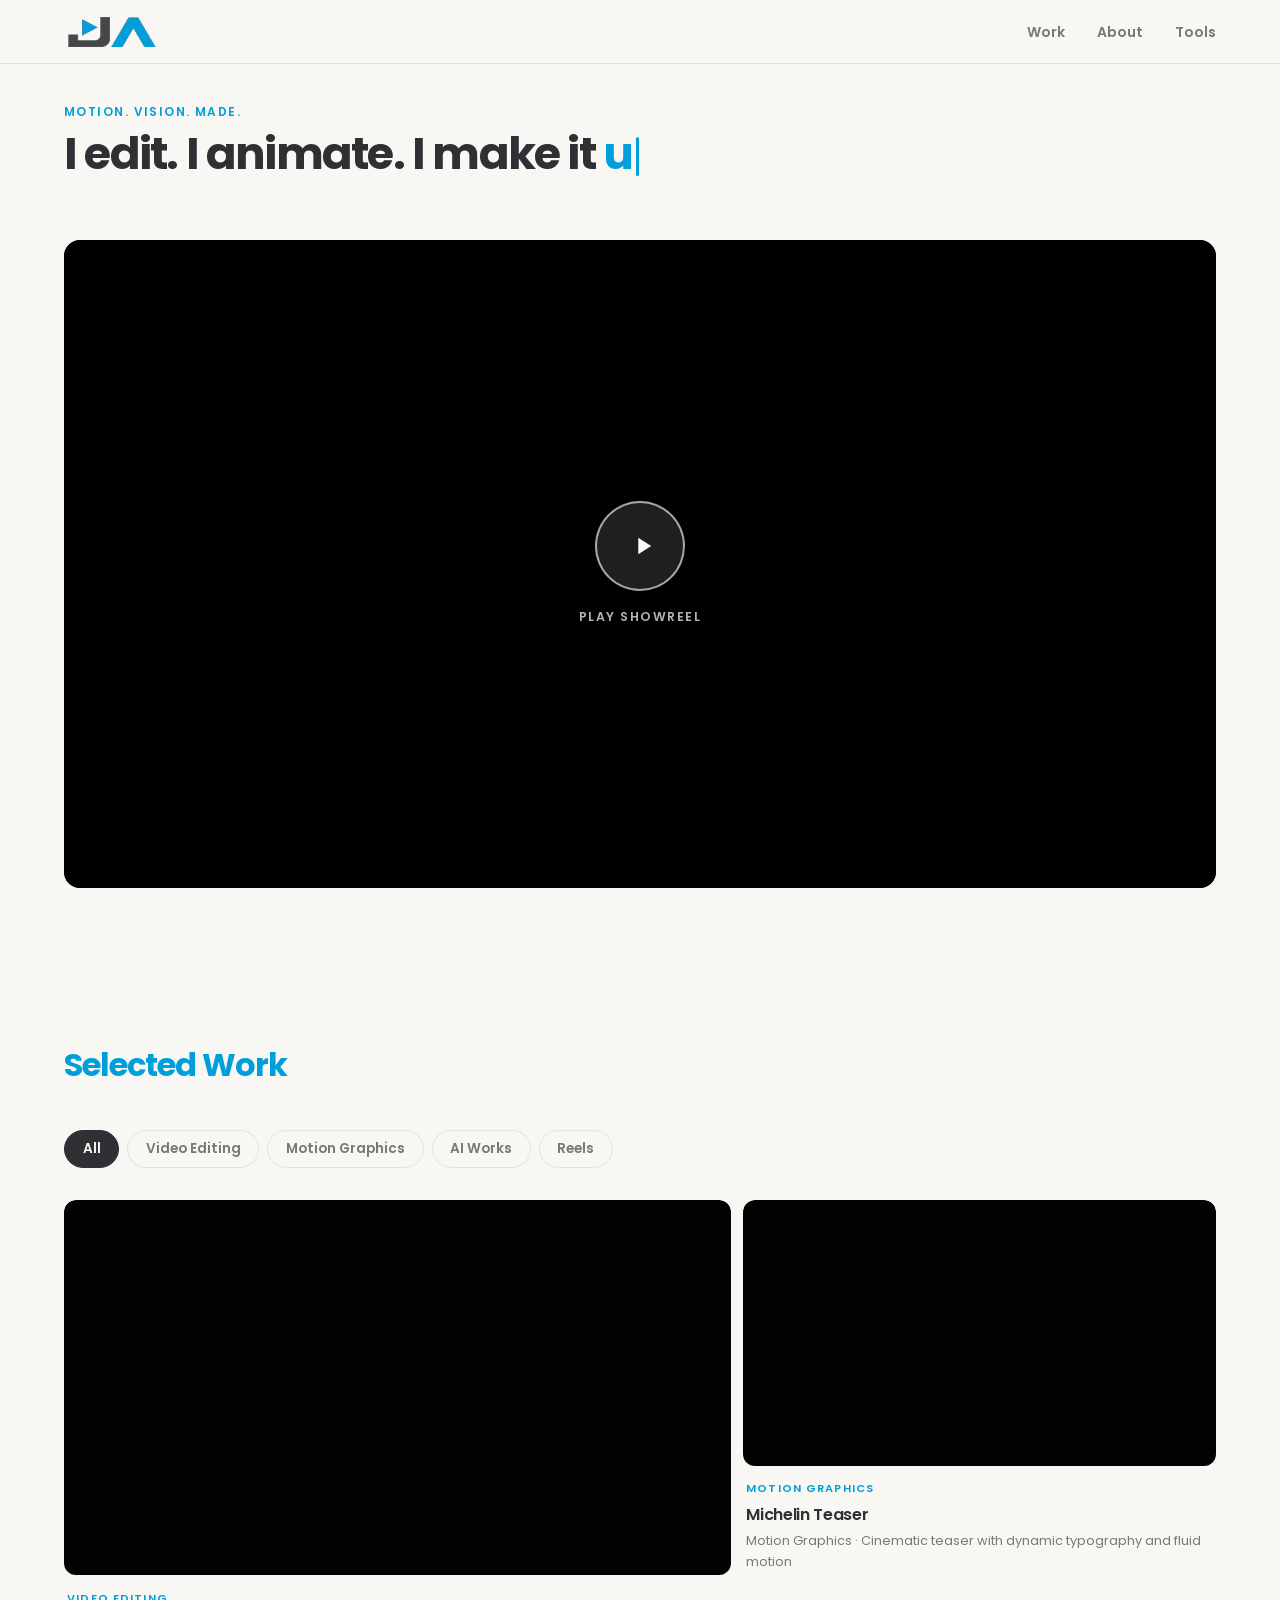
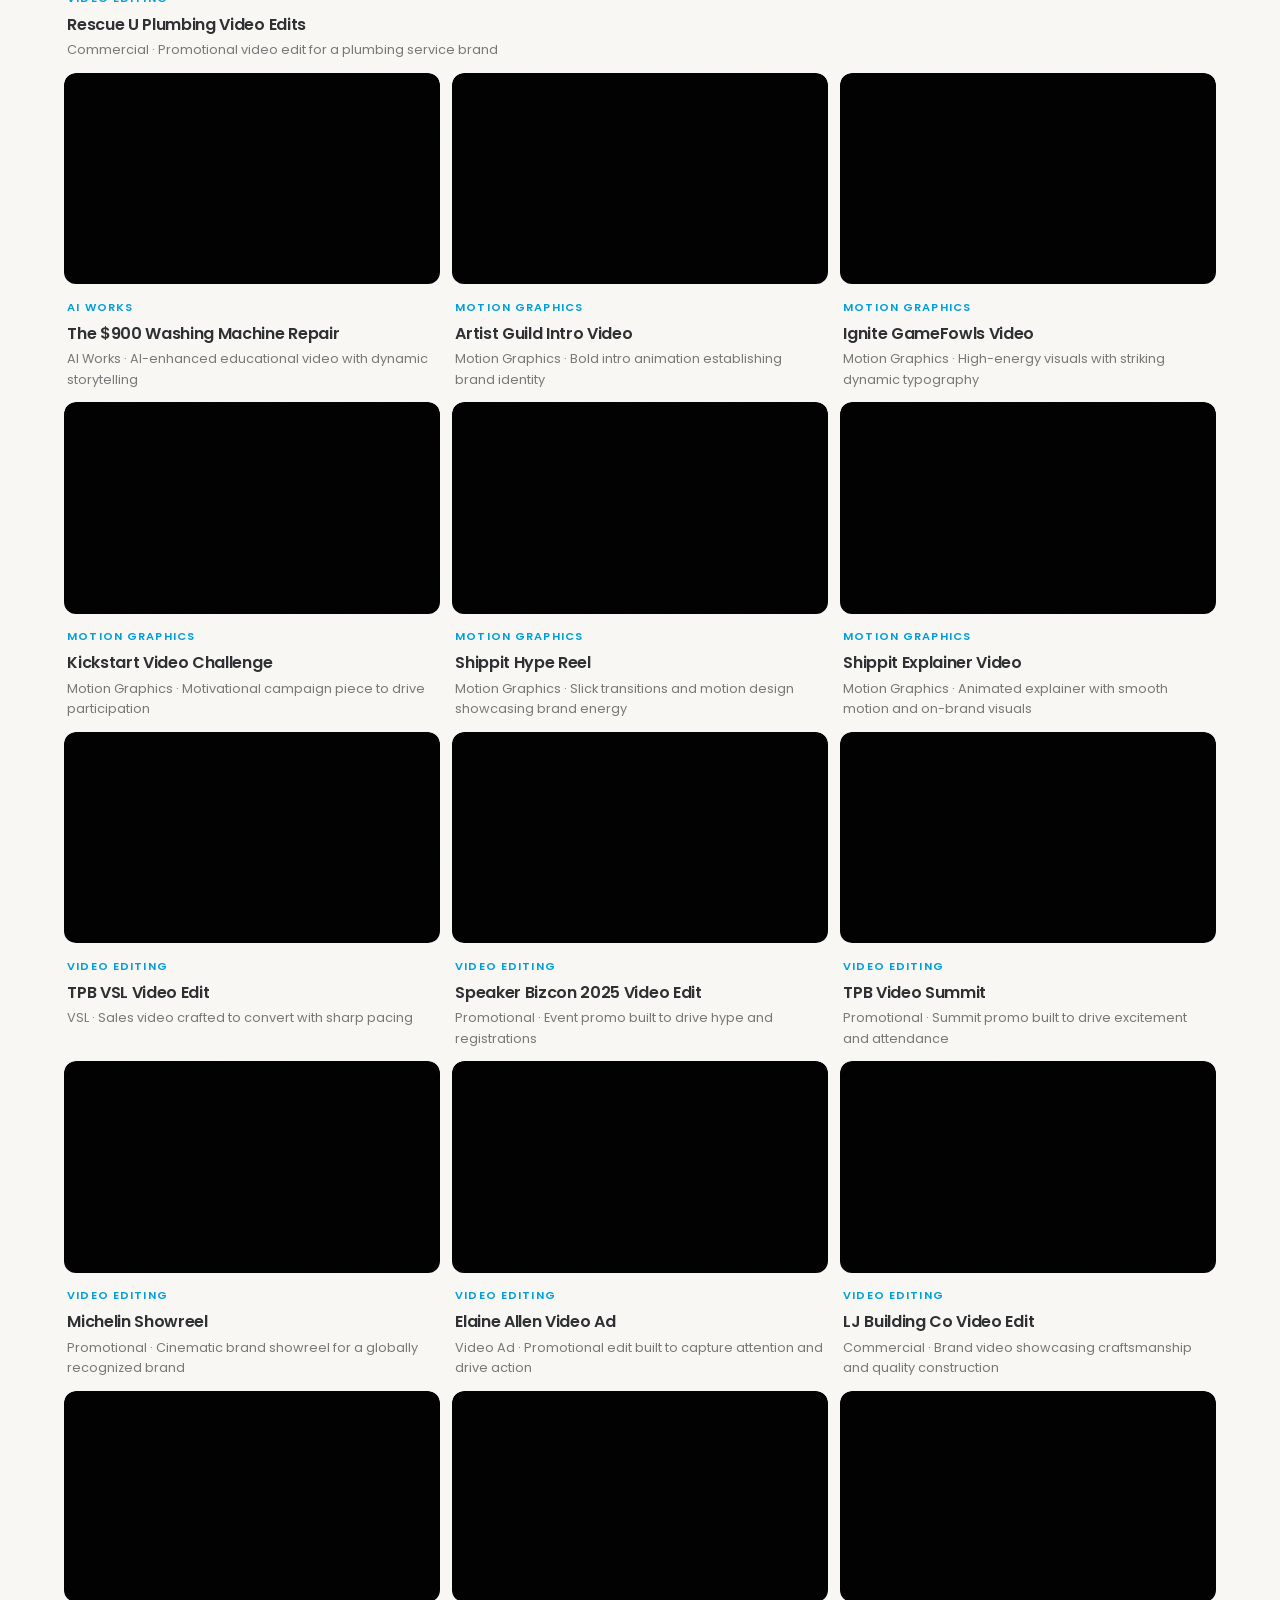
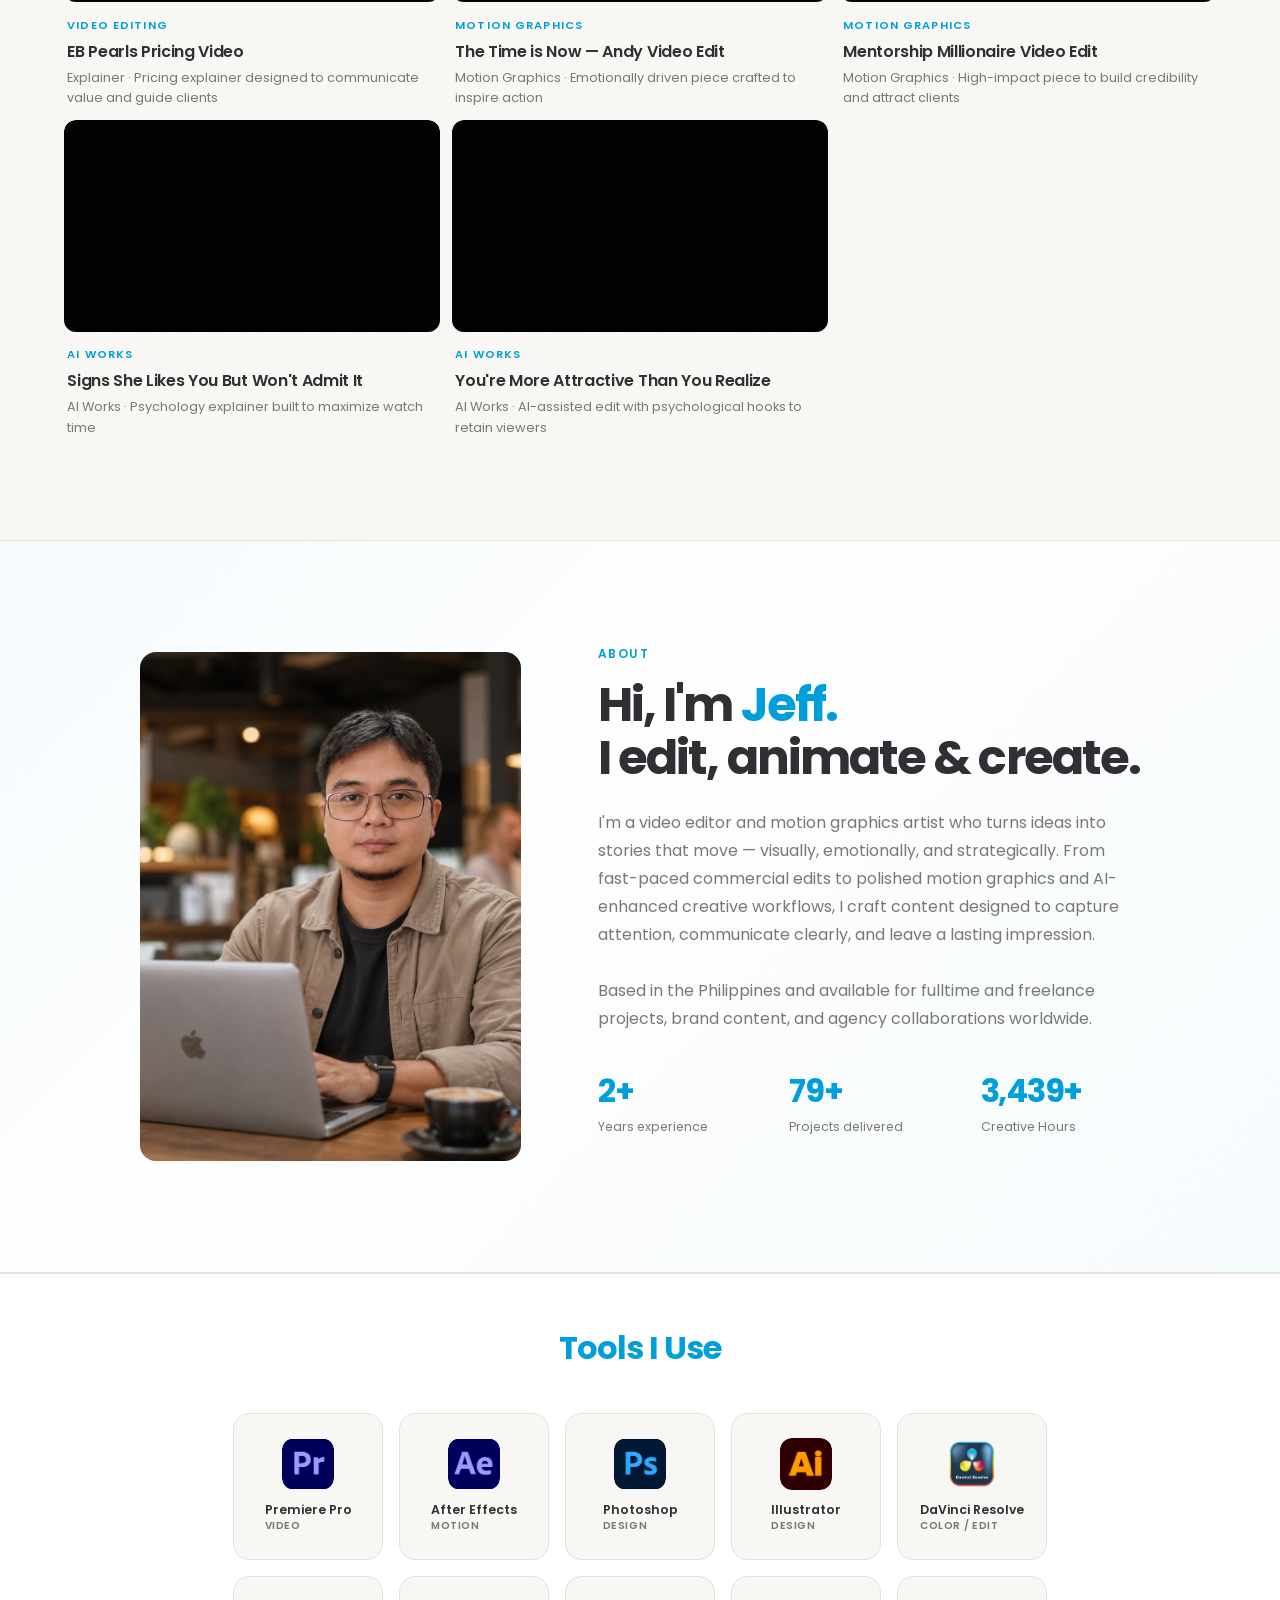
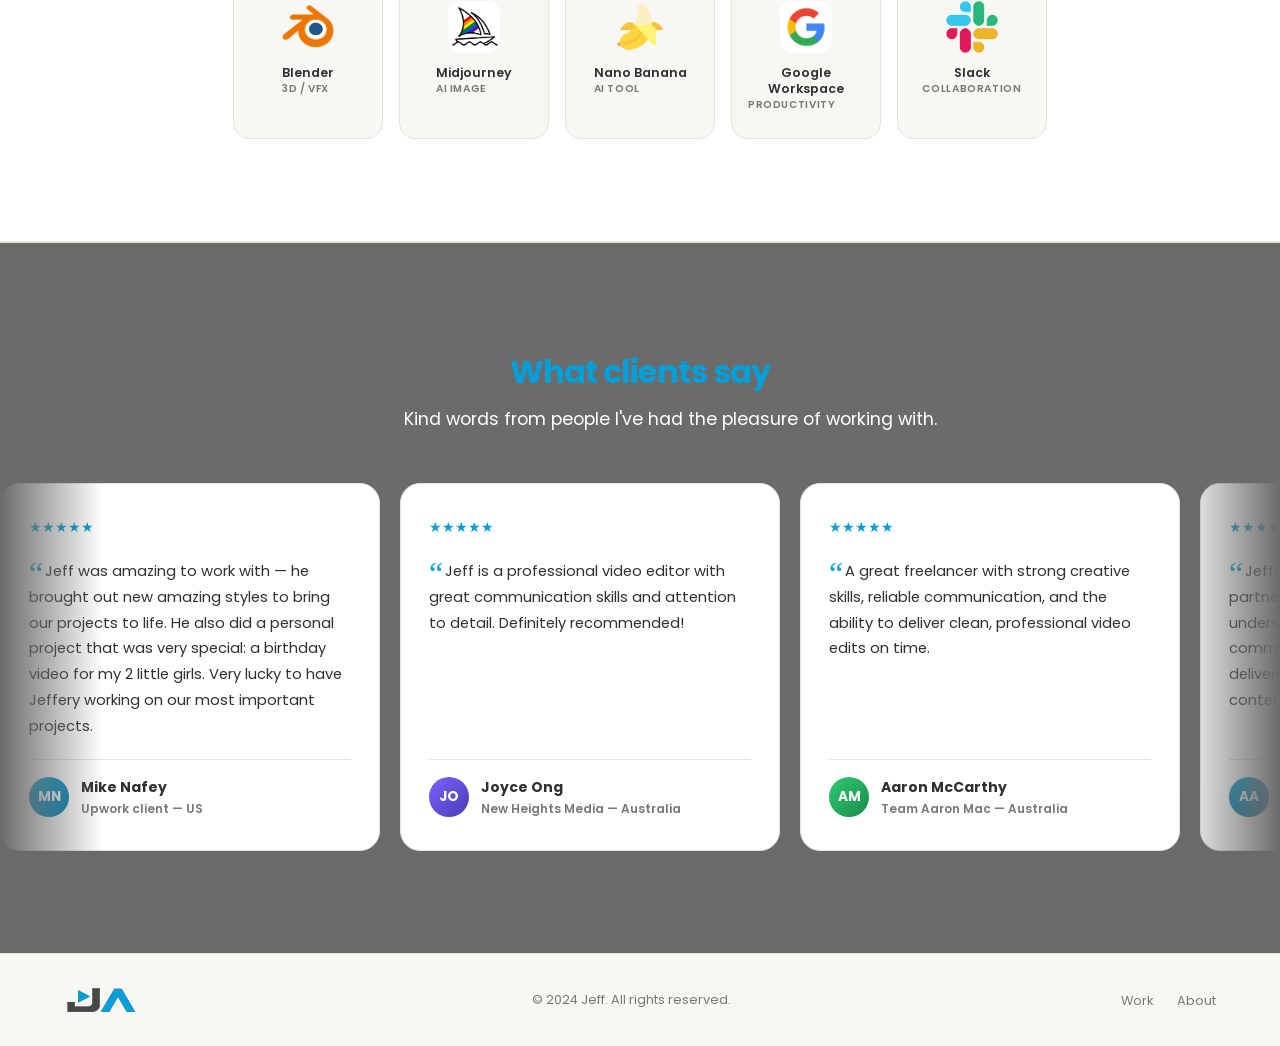
==== portfolio-upwork.html @ 5452e43d "Add files via upload" ====
<!DOCTYPE html>
<html lang="en">
<head>
  <meta charset="UTF-8" />
  <meta name="viewport" content="width=device-width, initial-scale=1.0" />
  <title>Jeff Auxilio — Video Editing, Motion Graphics & AI Works</title>
  <meta name="description" content="Portfolio of Jeff — a creative specializing in video editing, motion graphics, and AI-assisted visuals. Available for freelance and agency projects." />

  <!-- Open Graph -->
  <meta property="og:title" content="Jeff — Motion. Vision. Made." />
  <meta property="og:description" content="Video editing, motion graphics, and AI works. Available for client and agency projects." />
  <meta property="og:type" content="website" />
  <meta property="og:url" content="https://yoursite.com" />
  <meta property="og:image" content="assets/og-image.jpg" />

  <!-- Fonts -->
  <link rel="preconnect" href="https://fonts.googleapis.com" />
  <link rel="preconnect" href="https://fonts.gstatic.com" crossorigin />
  <link href="https://fonts.googleapis.com/css2?family=Poppins:wght@300;400;600;700&display=swap" rel="stylesheet" />

  <style>
    /* ─── TOKENS ─────────────────────────────────────────────────── */
    :root {
      --bg:          #F8F7F4;
      --surface:     #FFFFFF;
      --text:        #2F3033;
      --text-mid:    #787878;
      --accent:      #009FD9;
      --accent-dark: #007AAA;
      --border:      #E4E2DD;
      --nav-h:       64px;

      --font-display: 'Poppins', sans-serif;
      --font-body:    'Poppins', sans-serif;

      --ease: cubic-bezier(0.22, 1, 0.36, 1);
    }

    /* ─── RESET ──────────────────────────────────────────────────── */
    *, *::before, *::after { box-sizing: border-box; margin: 0; padding: 0; }
    html { scroll-behavior: smooth; }
    body {
      background: var(--bg);
      color: var(--text);
      font-family: var(--font-body);
      font-size: 16px;
      line-height: 1.6;
      -webkit-font-smoothing: antialiased;
    }
    a { color: inherit; text-decoration: none; }
    img { display: block; width: 100%; }
    button, input, textarea { font-family: inherit; }

    /* ─── NAV ────────────────────────────────────────────────────── */
    nav {
      position: fixed;
      top: 0; left: 0; right: 0;
      height: var(--nav-h);
      background: rgba(248, 247, 244, 0.92);
      backdrop-filter: blur(12px);
      -webkit-backdrop-filter: blur(12px);
      border-bottom: 1px solid var(--border);
      display: flex;
      align-items: center;
      justify-content: space-between;
      padding: 0 clamp(1.5rem, 5vw, 4rem);
      z-index: 100;
    }
    .nav-logo {
      display: flex;
      align-items: center;
    }
    .nav-logo img {
      height: 36px;
      width: auto;
      display: block;
    }
    .nav-links {
      display: flex;
      gap: 2rem;
      list-style: none;
    }
    .nav-links a {
      font-size: 0.875rem;
      font-weight: 600;
      color: var(--text-mid);
      transition: color 0.2s;
    }
    .nav-links a:hover { color: var(--text); }
    .nav-cta {
      background: var(--text);
      color: var(--bg) !important;
      padding: 0.45rem 1.1rem;
      border-radius: 100px;
      font-size: 0.85rem !important;
      font-weight: 600 !important;
      transition: background 0.25s var(--ease), color 0.25s, transform 0.25s var(--ease), box-shadow 0.25s !important;
    }
    .nav-cta:hover {
      background: var(--accent) !important;
      color: #fff !important;
      transform: translateY(-2px);
      box-shadow: 0 6px 20px rgba(0, 159, 217, 0.35) !important;
    }

    /* Hamburger (mobile) */
    .nav-hamburger {
      display: none;
      flex-direction: column;
      gap: 5px;
      cursor: pointer;
      background: none;
      border: none;
      padding: 4px;
    }
    .nav-hamburger span {
      display: block;
      width: 22px;
      height: 2px;
      background: var(--text);
      border-radius: 2px;
      transition: transform 0.3s var(--ease), opacity 0.2s;
    }

    /* ─── HERO ───────────────────────────────────────────────────── */
    .hero {
      padding-top: var(--nav-h);
      padding-bottom: clamp(2rem, 4vw, 3rem);
    }
    .hero-label {
      display: inline-block;
      font-size: 0.75rem;
      font-weight: 600;
      letter-spacing: 0.12em;
      text-transform: uppercase;
      color: var(--accent);
      padding: clamp(1.5rem, 3vw, 2.5rem) clamp(1.5rem, 5vw, 4rem) 0;
    }
    .hero-heading {
      font-family: var(--font-display);
      font-size: clamp(2.2rem, 5.5vw, 5.5rem);
      font-weight: 700;
      letter-spacing: -0.04em;
      line-height: 1.0;
      padding: 0.5rem clamp(1.5rem, 5vw, 4rem) clamp(1rem, 2vw, 1.5rem);
      max-width: 900px;
    }
    .hero-heading em { font-style: normal; color: var(--accent); }

    /* ─── HERO TYPEWRITER ────────────────────────────────────────── */
    #heroHeading {
      font-size: clamp(1.5rem, 3.5vw, 3.5rem);
      min-height: 2.6em;
    }
    .hero-phrase {
      display: none;
    }
    #typewriter-line {
      display: block;
    }
    #typewriter-line em {
      font-style: normal;
      color: var(--accent);
    }
    #typewriter-line::after {
      content: '';
      display: inline-block;
      width: 3px;
      height: 0.85em;
      background: var(--accent);
      margin-left: 4px;
      vertical-align: middle;
      border-radius: 2px;
      animation: blink 0.75s step-end infinite;
    }
    @keyframes blink {
      0%, 100% { opacity: 1; }
      50%       { opacity: 0; }
    }

    /* ─── FEATURED REEL ──────────────────────────────────────────── */
    .hero-reel {
      padding: 0 clamp(1.5rem, 5vw, 4rem);
    }
    .reel-wrapper {
      position: relative;
      width: 100%;
      aspect-ratio: 16 / 9;
      max-height: 75vh;
      border-radius: 16px;
      overflow: hidden;
      background: #000;
      cursor: pointer;
    }
    .reel-bg-iframe {
      position: absolute;
      left: 0;
      top: 50%;
      width: 100%;
      aspect-ratio: 16 / 9;
      transform: translateY(-50%);
      pointer-events: none;
      border: 0;
      opacity: 0.45;
    }
    .reel-bg-overlay {
      position: absolute;
      inset: 0;
      background: rgba(0, 0, 0, 0.65);
    }
    .reel-play-overlay {
      position: absolute;
      inset: 0;
      display: flex;
      flex-direction: column;
      align-items: center;
      justify-content: center;
      gap: 1rem;
      transition: background 0.3s;
    }
    .reel-wrapper:hover .reel-play-overlay { background: rgba(0,159,217,0.06); }
    .reel-play-btn {
      width: 90px;
      height: 90px;
      border-radius: 50%;
      background: rgba(255,255,255,0.12);
      border: 2px solid rgba(255,255,255,0.6);
      display: flex;
      align-items: center;
      justify-content: center;
      transition: transform 0.3s var(--ease), background 0.25s, border-color 0.25s;
    }
    .reel-wrapper:hover .reel-play-btn {
      transform: scale(1.12);
      background: var(--accent);
      border-color: var(--accent);
    }
    .reel-play-btn svg { fill: white; margin-left: 5px; }
    .reel-label {
      font-size: 0.78rem;
      font-weight: 600;
      letter-spacing: 0.12em;
      text-transform: uppercase;
      color: rgba(255,255,255,0.7);
    }

    /* ─── SECTION SCAFFOLDING ────────────────────────────────────── */
    .section {
      padding: clamp(4rem, 8vw, 8rem) clamp(1.5rem, 5vw, 4rem);
    }
    .section-header {
      display: flex;
      align-items: baseline;
      justify-content: space-between;
      margin-bottom: 2.5rem;
      flex-wrap: wrap;
      gap: 1rem;
    }
    .section-title {
      font-family: var(--font-display);
      font-size: clamp(1.5rem, 3vw, 2rem);
      font-weight: 700;
      letter-spacing: -0.03em;
      color: var(--accent);
    }
    .section-link {
      font-size: 0.85rem;
      font-weight: 600;
      color: var(--accent);
      display: flex;
      align-items: center;
      gap: 0.3rem;
      transition: gap 0.2s;
    }
    .section-link:hover { gap: 0.6rem; }

    /* ─── CATEGORY TABS ──────────────────────────────────────────── */
    .work-tabs {
      display: flex;
      gap: 0.5rem;
      margin-bottom: 2rem;
      flex-wrap: wrap;
    }
    .tab-btn {
      padding: 0.5rem 1.1rem;
      border-radius: 100px;
      border: 1.5px solid var(--border);
      background: transparent;
      font-size: 0.85rem;
      font-weight: 600;
      cursor: pointer;
      color: var(--text-mid);
      transition: all 0.2s;
    }
    .tab-btn:hover {
      border-color: var(--text);
      color: var(--text);
    }
    .tab-btn.active {
      background: var(--text);
      border-color: var(--text);
      color: var(--bg);
    }

    /* ─── WORK GRID ──────────────────────────────────────────────── */
    .work-grid {
      display: grid;
      grid-template-columns: repeat(12, 1fr);
      gap: 0.75rem;
    }

    .work-card { position: relative; overflow: hidden; border-radius: 12px; cursor: pointer; }
    .work-card:nth-child(1) { grid-column: span 7; }
    .work-card:nth-child(2) { grid-column: span 5; }
    .work-card:nth-child(3) { grid-column: span 4; }
    .work-card:nth-child(4) { grid-column: span 4; }
    .work-card:nth-child(5) { grid-column: span 4; }
    .work-card:nth-child(n+6) { grid-column: span 4; }

    .card-inner {
      position: relative;
      width: 100%;
      aspect-ratio: 16/9;
      overflow: hidden;
      border-radius: 12px;
      cursor: pointer;
    }

    /* ─── LIGHTBOX ───────────────────────────────────────────────── */
    .lightbox {
      position: fixed;
      inset: 0;
      z-index: 999;
      display: flex;
      align-items: center;
      justify-content: center;
      opacity: 0;
      pointer-events: none;
      transition: opacity 0.35s var(--ease);
    }
    .lightbox.open {
      opacity: 1;
      pointer-events: all;
    }
    .lightbox-backdrop {
      position: absolute;
      inset: 0;
      background: rgba(15, 15, 15, 0.75);
      backdrop-filter: blur(18px);
      -webkit-backdrop-filter: blur(18px);
    }
    .lightbox-card {
      position: relative;
      z-index: 1;
      background: var(--surface);
      border-radius: 20px;
      overflow: hidden;
      width: min(860px, 90vw);
      box-shadow: 0 40px 100px rgba(0,0,0,0.5);
      transform: scale(0.92);
      transition: transform 0.35s var(--ease);
    }
    .lightbox.open .lightbox-card {
      transform: scale(1);
    }
    .lightbox-thumb {
      width: 100%;
      aspect-ratio: 16/9;
    }
    .lightbox-meta {
      padding: 1.25rem 1.5rem 1.5rem;
    }
    .lightbox-category {
      font-size: 0.7rem;
      font-weight: 600;
      letter-spacing: 0.1em;
      text-transform: uppercase;
      color: var(--accent);
      margin-bottom: 0.3rem;
    }
    .lightbox-title {
      font-size: 1.2rem;
      font-weight: 700;
      letter-spacing: -0.02em;
    }
    .lightbox-desc {
      font-size: 0.85rem;
      color: var(--text-mid);
      margin-top: 0.25rem;
    }
    .lightbox-close {
      position: absolute;
      top: 1rem;
      right: 1rem;
      z-index: 2;
      width: 36px;
      height: 36px;
      border-radius: 50%;
      background: rgba(255,255,255,0.15);
      border: none;
      cursor: pointer;
      display: flex;
      align-items: center;
      justify-content: center;
      transition: background 0.2s;
    }
    .lightbox-close:hover { background: rgba(255,255,255,0.3); }
    .lightbox-close svg { fill: white; width: 18px; height: 18px; }

    /* Placeholder thumbnail gradients */
    .card-thumb {
      position: absolute;
      inset: 0;
      transition: transform 0.5s var(--ease);
    }
    .work-card:hover .card-thumb { transform: scale(1.04); }

    .thumb-video-1 { background: linear-gradient(145deg, #0f0f0f, #2a2a2a, #1a1a1a); }
    .thumb-video-2 { background: linear-gradient(160deg, #1c1c1c, #333, #111); }
    .thumb-video-3 { background: linear-gradient(130deg, #2F3033, #252525, #0d0d0d); }

    .thumb-motion-1 { background: linear-gradient(145deg, #0d1b2a, #1b3a5c, #0a1628); }
    .thumb-motion-2 { background: linear-gradient(160deg, #1a0a2e, #3d1466, #12071e); }
    .thumb-motion-3 { background: linear-gradient(130deg, #0a2010, #1a4020, #061408); }

    .thumb-ai-1 { background: linear-gradient(145deg, #1a0a00, #3d1a00, #2a1200); }
    .thumb-ai-2 { background: linear-gradient(160deg, #0d0020, #250040, #160030); }
    .thumb-ai-3 { background: linear-gradient(130deg, #001a1a, #004040, #000d0d); }

    .card-thumb::after {
      content: '';
      position: absolute;
      inset: 0;
      background-image: url("data:image/svg+xml,%3Csvg viewBox='0 0 200 200' xmlns='http://www.w3.org/2000/svg'%3E%3Cfilter id='n'%3E%3CfeTurbulence type='fractalNoise' baseFrequency='0.9' numOctaves='4'/%3E%3C/filter%3E%3Crect width='100%25' height='100%25' filter='url(%23n)' opacity='0.06'/%3E%3C/svg%3E");
      opacity: 0.3;
      pointer-events: none;
    }

    .card-thumb-icon {
      position: absolute;
      inset: 0;
      display: flex;
      align-items: center;
      justify-content: center;
      opacity: 0.15;
    }
    .card-thumb-icon svg { width: 48px; height: 48px; fill: white; }

    .card-overlay {
      position: absolute;
      inset: 0;
      background: rgba(20, 20, 20, 0.55);
      opacity: 0;
      transition: opacity 0.3s;
      display: flex;
      align-items: center;
      justify-content: center;
    }
    .work-card:hover .card-overlay { opacity: 1; }
    .overlay-play {
      width: 52px;
      height: 52px;
      border-radius: 50%;
      border: 1.5px solid rgba(255,255,255,0.6);
      display: flex;
      align-items: center;
      justify-content: center;
      transform: scale(0.8);
      transition: transform 0.3s var(--ease);
    }
    .work-card:hover .overlay-play { transform: scale(1); }
    .overlay-play svg { fill: white; margin-left: 3px; }

    .card-meta {
      padding: 0.9rem 0.2rem 0;
    }
    .card-category {
      font-size: 0.7rem;
      font-weight: 600;
      letter-spacing: 0.1em;
      text-transform: uppercase;
      color: var(--accent);
      margin-bottom: 0.25rem;
    }
    .card-title {
      font-family: var(--font-display);
      font-size: 1rem;
      font-weight: 600;
      letter-spacing: -0.02em;
    }
    .card-desc {
      font-size: 0.8rem;
      color: var(--text-mid);
      margin-top: 0.2rem;
    }

    .work-card.hidden { display: none; }

    /* ─── ABOUT ──────────────────────────────────────────────────── */
    #about {
      border-top: 1px solid var(--border);
      border-bottom: 1px solid var(--border);
      position: relative;
      background: var(--surface);
    }
    #about::before {
      content: '';
      position: absolute;
      inset: 0;
      background:
        url("data:image/svg+xml,%3Csvg viewBox='0 0 200 200' xmlns='http://www.w3.org/2000/svg'%3E%3Cfilter id='n'%3E%3CfeTurbulence type='fractalNoise' baseFrequency='0.75' numOctaves='4' stitchTiles='stitch'/%3E%3C/filter%3E%3Crect width='100%25' height='100%25' filter='url(%23n)' opacity='1'/%3E%3C/svg%3E");
      background-size: 200px 200px;
      opacity: 0.03;
      pointer-events: none;
      z-index: 0;
    }
    #about::after {
      content: '';
      position: absolute;
      inset: 0;
      background: linear-gradient(135deg,
        rgba(0, 159, 217, 0.04) 0%,
        rgba(248, 247, 244, 0) 40%,
        rgba(0, 159, 217, 0.03) 100%);
      pointer-events: none;
      z-index: 0;
    }
    #about .about-grid {
      position: relative;
      z-index: 1;
    }
    .about-grid {
      display: grid;
      grid-template-columns: minmax(260px, 400px) 1fr;
      gap: clamp(2rem, 6vw, 6rem);
      align-items: center;
      max-width: 1000px;
      margin-left: auto;
      margin-right: auto;
    }
    .about-photo {
      aspect-ratio: 3/4;
      border-radius: 16px;
      overflow: hidden;
      background: #e0ddd8;
    }
    .about-photo img {
      width: 100%;
      height: 100%;
      object-fit: cover;
      object-position: center top;
      display: block;
    }
    .about-eyebrow {
      font-size: 0.75rem;
      font-weight: 600;
      letter-spacing: 0.12em;
      text-transform: uppercase;
      color: var(--accent);
      margin-bottom: 1rem;
    }
    .about-name {
      font-family: var(--font-display);
      font-size: clamp(2rem, 4vw, 3rem);
      font-weight: 700;
      letter-spacing: -0.04em;
      line-height: 1.1;
      margin-bottom: 1.5rem;
    }
    .about-name em {
      font-style: normal;
      color: var(--accent);
    }
    .about-bio {
      color: var(--text-mid);
      font-size: 1rem;
      line-height: 1.75;
      margin-bottom: 2rem;
    }
    .about-stats {
      display: flex;
      gap: 2rem;
      margin-bottom: 2rem;
      flex-wrap: nowrap;
    }
    .stat-item {
      flex: 1;
      min-width: 0;
    }
    .stat-num {
      font-family: var(--font-display);
      font-size: 2rem;
      font-weight: 700;
      letter-spacing: -0.04em;
      color: var(--accent);
      display: block;
    }
    .stat-label {
      font-size: 0.78rem;
      color: var(--text-mid);
      margin-top: 0.1rem;
    }
    @keyframes countUp {
      from { opacity: 0; transform: translateY(10px); }
      to   { opacity: 1; transform: none; }
    }
    .stat-num { animation: countUp 0.6s var(--ease) both; }
    .stat-item:nth-child(1) .stat-num { animation-delay: 0.1s; }
    .stat-item:nth-child(2) .stat-num { animation-delay: 0.25s; }
    .stat-item:nth-child(3) .stat-num { animation-delay: 0.4s; }

    /* ─── TOOLS ──────────────────────────────────────────────────── */
    #tools {
      background: var(--surface);
      border-top: 1px solid var(--border);
      border-bottom: 1px solid var(--border);
      padding-top: 3rem;
    }
    #tools .section-header {
      justify-content: center;
      text-align: center;
    }
    .tools-grid {
      display: grid;
      grid-template-columns: repeat(5, minmax(120px, 150px));
      gap: 1rem;
      justify-content: center;
    }
    @media (max-width: 860px) {
      .tools-grid { grid-template-columns: repeat(4, minmax(110px, 140px)); }
    }
    @media (max-width: 600px) {
      .tools-grid { grid-template-columns: repeat(3, 1fr); }
    }
    .tool-card {
      display: flex;
      flex-direction: column;
      align-items: center;
      gap: 0.75rem;
      padding: 1.5rem 1rem;
      border: 1.5px solid var(--border);
      border-radius: 16px;
      background: var(--bg);
      transition: border-color 0.25s, transform 0.25s var(--ease), box-shadow 0.25s;
      cursor: default;
    }
    .tool-card:hover {
      border-color: var(--accent);
      transform: translateY(-4px);
      box-shadow: 0 12px 32px rgba(0,159,217,0.10);
    }
    .tool-icon {
      width: 52px;
      height: 52px;
      border-radius: 12px;
      display: flex;
      align-items: center;
      justify-content: center;
      flex-shrink: 0;
    }
    .tool-icon-img {
      background: transparent;
      border-radius: 12px;
      overflow: hidden;
    }
    .tool-icon-img img {
      width: 52px;
      height: 52px;
      object-fit: contain;
      border-radius: 12px;
    }
    .tool-name {
      font-size: 0.78rem;
      font-weight: 600;
      color: var(--text);
      text-align: center;
      line-height: 1.3;
    }
    .tool-category {
      font-size: 0.65rem;
      font-weight: 600;
      color: var(--text-mid);
      letter-spacing: 0.06em;
      text-transform: uppercase;
    }

    /* ─── TESTIMONIALS ───────────────────────────────────────────── */
    #testimonials {
      border-top: 1px solid var(--border);
      padding-left: 0;
      padding-right: 0;
      position: relative;
      background: url('parallax-bg-6-testimonials_NEW.png') center/cover no-repeat fixed;
    }
    #testimonials::before {
      content: '';
      position: absolute;
      inset: 0;
      background: rgba(14, 14, 14, 0.6);
      pointer-events: none;
    }
    #testimonials .testi-intro,
    #testimonials .testi-marquee {
      position: relative;
      z-index: 1;
    }
    .testi-intro {
      max-width: 600px;
      margin: 0 auto 3rem;
      padding: 0 clamp(1.5rem, 5vw, 4rem);
      text-align: center;
    }
    .testi-intro .section-title { margin-bottom: 0.5rem; }
    .testi-intro p {
      font-size: 1.1rem;
      color: #ffffff;
      line-height: 1.7;
      white-space: nowrap;
    }

    .testi-marquee {
      overflow: hidden;
      width: 100%;
      -webkit-mask-image: linear-gradient(90deg, transparent 0%, black 8%, black 92%, transparent 100%);
      mask-image: linear-gradient(90deg, transparent 0%, black 8%, black 92%, transparent 100%);
    }
    .testi-track {
      display: flex;
      gap: 1.25rem;
      width: max-content;
      animation: marqueeScroll 55s linear infinite;
      will-change: transform;
    }
    .testi-marquee:hover .testi-track {
      animation-play-state: paused;
    }
    @keyframes marqueeScroll {
      from { transform: translateX(0); }
      to   { transform: translateX(-50%); }
    }

    .testi-card {
      background: var(--surface);
      border: 1.5px solid var(--border);
      border-radius: 20px;
      padding: 2rem 1.75rem;
      display: flex;
      flex-direction: column;
      gap: 1.25rem;
      width: 380px;
      flex-shrink: 0;
      transition: border-color 0.25s, box-shadow 0.25s, transform 0.25s var(--ease);
    }
    .testi-card:hover {
      border-color: var(--accent);
      box-shadow: 0 12px 36px rgba(0,159,217,0.10);
      transform: translateY(-4px);
    }
    .testi-card.featured {
      background: var(--surface);
      border-color: var(--border);
      color: var(--text);
    }
    .testi-card.featured .testi-quote { color: var(--text); }
    .testi-card.featured .testi-author-name { color: var(--text); }
    .testi-card.featured .testi-author-role { color: var(--text-mid); }
    .testi-card.featured .testi-stars { color: var(--accent); }
    .testi-card.featured .testi-author { border-top-color: var(--border); }
    .testi-stars {
      display: flex;
      gap: 3px;
      color: var(--accent);
      font-size: 0.9rem;
    }
    .testi-quote {
      font-size: 0.92rem;
      line-height: 1.75;
      color: var(--text);
      flex: 1;
    }
    .testi-quote::before {
      content: '\201C';
      font-size: 2rem;
      line-height: 0;
      vertical-align: -0.5rem;
      margin-right: 2px;
      color: var(--accent);
      font-family: Georgia, serif;
    }
    .testi-author {
      display: flex;
      align-items: center;
      gap: 0.75rem;
      padding-top: 1rem;
      border-top: 1px solid var(--border);
    }
    .testi-avatar {
      width: 40px;
      height: 40px;
      border-radius: 50%;
      background: linear-gradient(135deg, var(--accent), #007AAA);
      display: flex;
      align-items: center;
      justify-content: center;
      font-family: var(--font-display);
      font-weight: 700;
      font-size: 0.85rem;
      color: white;
      flex-shrink: 0;
    }
    .testi-author-name {
      font-family: var(--font-display);
      font-size: 0.875rem;
      font-weight: 700;
      color: var(--text);
    }
    .testi-author-role {
      font-size: 0.75rem;
      font-weight: 600;
      color: var(--text-mid);
    }

    /* ─── CONTACT ────────────────────────────────────────────────── */
    #contact {
      border-top: 1px solid var(--border);
    }
    .contact-grid {
      display: grid;
      grid-template-columns: 1fr 1.2fr;
      gap: clamp(2rem, 6vw, 6rem);
      align-items: start;
    }
    .contact-heading {
      font-family: var(--font-display);
      font-size: clamp(1.8rem, 3.5vw, 2.8rem);
      font-weight: 700;
      letter-spacing: -0.04em;
      color: var(--accent);
      line-height: 1.15;
      margin-bottom: 1rem;
    }
    .contact-sub {
      color: var(--text-mid);
      font-size: 0.95rem;
      line-height: 1.7;
      margin-bottom: 2rem;
    }
    .contact-email {
      display: flex;
      align-items: center;
      gap: 0.6rem;
      font-weight: 600;
      font-size: 0.95rem;
      margin-bottom: 1.5rem;
      transition: color 0.2s;
    }
    .contact-email:hover { color: var(--accent); }
    .contact-email svg { flex-shrink: 0; }
    .social-links {
      display: flex;
      gap: 0.75rem;
    }
    .social-link {
      width: 40px;
      height: 40px;
      border-radius: 10px;
      border: 1.5px solid var(--border);
      display: flex;
      align-items: center;
      justify-content: center;
      transition: border-color 0.2s, background 0.2s;
    }
    .social-link:hover {
      border-color: var(--accent);
      background: var(--accent);
    }
    .social-link:hover svg { fill: white; }
    .social-link svg { fill: var(--text-mid); transition: fill 0.2s; }

    .contact-form {
      background: var(--surface);
      border: 1px solid var(--border);
      border-radius: 16px;
      padding: clamp(1.5rem, 4vw, 2.5rem);
    }
    .form-row {
      display: grid;
      grid-template-columns: 1fr 1fr;
      gap: 1rem;
    }
    .form-group {
      display: flex;
      flex-direction: column;
      gap: 0.4rem;
      margin-bottom: 1rem;
    }
    .form-group label {
      font-size: 0.8rem;
      font-weight: 600;
      color: var(--text-mid);
      letter-spacing: 0.02em;
    }
    .form-group input,
    .form-group select,
    .form-group textarea {
      width: 100%;
      padding: 0.7rem 1rem;
      border: 1.5px solid var(--border);
      border-radius: 8px;
      background: var(--bg);
      font-size: 0.9rem;
      color: var(--text);
      transition: border-color 0.2s;
      outline: none;
      resize: none;
    }
    .form-group input:focus,
    .form-group select:focus,
    .form-group textarea:focus {
      border-color: var(--accent);
      background: var(--surface);
    }
    .form-group input::placeholder,
    .form-group textarea::placeholder { color: var(--border); }
    .form-submit {
      width: 100%;
      padding: 0.85rem;
      background: var(--text);
      color: var(--bg);
      border: none;
      border-radius: 8px;
      font-family: var(--font-display);
      font-size: 0.95rem;
      font-weight: 600;
      cursor: pointer;
      transition: background 0.3s var(--ease), transform 0.25s var(--ease), box-shadow 0.3s;
      letter-spacing: -0.01em;
      position: relative;
      overflow: hidden;
    }
    .form-submit::after {
      content: '';
      position: absolute;
      inset: 0;
      background: linear-gradient(90deg, transparent 0%, rgba(255,255,255,0.12) 50%, transparent 100%);
      transform: translateX(-100%);
      transition: transform 0.5s var(--ease);
    }
    .form-submit:hover {
      background: var(--accent);
      transform: translateY(-2px);
      box-shadow: 0 8px 24px rgba(0, 159, 217, 0.4);
    }
    .form-submit:hover::after { transform: translateX(100%); }
    .form-submit:active { transform: translateY(0); box-shadow: none; }

    /* ─── FOOTER ─────────────────────────────────────────────────── */
    footer {
      border-top: 1px solid var(--border);
      padding: 2rem clamp(1.5rem, 5vw, 4rem);
      display: flex;
      align-items: center;
      justify-content: space-between;
      flex-wrap: wrap;
      gap: 1rem;
    }
    .footer-logo img {
      height: 28px;
      width: auto;
      display: block;
    }
    .footer-copy {
      font-size: 0.8rem;
      color: var(--text-mid);
    }
    .footer-nav {
      display: flex;
      gap: 1.5rem;
      list-style: none;
    }
    .footer-nav a {
      font-size: 0.8rem;
      color: var(--text-mid);
      transition: color 0.2s;
    }
    .footer-nav a:hover { color: var(--text); }

    /* ─── SCROLL REVEAL ──────────────────────────────────────────── */
    .reveal {
      opacity: 1;
      transform: none;
    }

    /* ─── MOBILE ─────────────────────────────────────────────────── */
    @media (max-width: 768px) {
      .nav-links { display: none; }
      .nav-hamburger { display: flex; }

      .nav-links.open {
        display: flex;
        flex-direction: column;
        position: fixed;
        top: var(--nav-h);
        left: 0; right: 0;
        background: var(--bg);
        border-bottom: 1px solid var(--border);
        padding: 1.5rem clamp(1.5rem, 5vw, 4rem);
        gap: 1.25rem;
      }
      .nav-cta {
        display: inline-block;
        width: fit-content;
      }

      .hero-heading { font-size: clamp(2rem, 10vw, 3.5rem); }

      .work-card:nth-child(1),
      .work-card:nth-child(2),
      .work-card:nth-child(3),
      .work-card:nth-child(4),
      .work-card:nth-child(5) { grid-column: span 12; }

      .about-grid { grid-template-columns: 1fr; }
      .about-photo { aspect-ratio: 3/2; }

      .contact-grid { grid-template-columns: 1fr; }
      .form-row { grid-template-columns: 1fr; }

      footer { flex-direction: column; align-items: flex-start; gap: 0.75rem; }
      .footer-nav { flex-wrap: wrap; }

      .reel-wrapper { aspect-ratio: 16/9; }
    }

    @media (max-width: 480px) {
      .work-grid { gap: 0.75rem; }
    }

    /* ─── VIDEO MODAL ────────────────────────────────────────────── */
    .video-modal {
      position: fixed;
      inset: 0;
      z-index: 1000;
      display: flex;
      align-items: center;
      justify-content: center;
      opacity: 0;
      pointer-events: none;
      transition: opacity 0.35s var(--ease);
    }
    .video-modal.open {
      opacity: 1;
      pointer-events: all;
    }
    .video-modal-backdrop {
      position: absolute;
      inset: 0;
      background: rgba(10, 10, 10, 0.85);
      backdrop-filter: blur(20px);
      -webkit-backdrop-filter: blur(20px);
    }
    .video-modal-container {
      position: relative;
      z-index: 1;
      width: min(1200px, 92vw);
      transform: scale(0.93);
      transition: transform 0.35s var(--ease);
    }
    .video-modal.open .video-modal-container {
      transform: scale(1);
    }
    .video-modal-frame {
      position: relative;
      width: 100%;
      aspect-ratio: 16 / 9;
      border-radius: 16px;
      overflow: hidden;
      box-shadow: 0 32px 80px rgba(0,0,0,0.6);
    }
    .video-modal-frame iframe {
      position: absolute;
      inset: 0;
      width: 100%;
      height: 100%;
      border: 0;
    }
    .video-modal-close {
      position: absolute;
      top: -48px;
      right: 0;
      width: 36px;
      height: 36px;
      border-radius: 50%;
      background: rgba(255,255,255,0.15);
      border: 1px solid rgba(255,255,255,0.2);
      cursor: pointer;
      display: flex;
      align-items: center;
      justify-content: center;
      transition: background 0.2s;
    }
    .video-modal-close:hover { background: rgba(255,255,255,0.3); }
  </style>
</head>
<body>

  <!-- ─── NAV ──────────────────────────────────────────── -->
  <nav>
    <a href="#" class="nav-logo">
      <img src="logo.png" alt="Jeff Auxilio" />
    </a>
    <ul class="nav-links" id="navLinks">
      <li><a href="#work">Work</a></li>
      <li><a href="#about">About</a></li>
      <li><a href="#tools">Tools</a></li>
    </ul>
    <button class="nav-hamburger" id="hamburger" aria-label="Toggle menu">
      <span></span><span></span><span></span>
    </button>
  </nav>

  <!-- ─── HERO ─────────────────────────────────────────── -->
  <section class="hero">
    <span class="hero-label reveal">Motion. Vision. Made.</span>
    <h1 class="hero-heading reveal" id="heroHeading">
      <span id="typewriter-line"></span>
    </h1>
    <div class="hero-reel">
      <div class="reel-wrapper" id="reelBtn" role="button" tabindex="0" aria-label="Play Showreel">
        <iframe class="reel-bg-iframe"
          src="https://www.youtube.com/embed/2azRgslvF5Q?autoplay=1&mute=1&loop=1&playlist=2azRgslvF5Q&controls=0&showinfo=0&rel=0&disablekb=1&modestbranding=1&playsinline=1"
          allow="autoplay; encrypted-media" allowfullscreen></iframe>
        <div class="reel-bg-overlay"></div>
        <div class="reel-play-overlay">
          <div class="reel-play-btn">
            <svg width="28" height="28" viewBox="0 0 24 24"><path d="M8 5v14l11-7z"/></svg>
          </div>
          <span class="reel-label">Play Showreel</span>
        </div>
      </div>
    </div>
  </section>

  <!-- ─── WORK ──────────────────────────────────────────── -->
  <section class="section" id="work">
    <div class="section-header reveal">
      <h2 class="section-title">Selected Work</h2>
    </div>

    <div class="work-tabs reveal">
      <button class="tab-btn active" data-filter="all">All</button>
      <button class="tab-btn" data-filter="video">Video Editing</button>
      <button class="tab-btn" data-filter="motion">Motion Graphics</button>
      <button class="tab-btn" data-filter="ai">AI Works</button>
      <button class="tab-btn" data-filter="reels">Reels</button>
    </div>

    <div class="work-grid" id="workGrid">

      <!-- Card 1 — Video Editing (large) -->
      <article class="work-card reveal" data-category="video"
        data-title="Rescue U Plumbing Video Edits"
        data-desc="Commercial · Video Editing · Fast-paced promotional edit for a plumbing service brand."
        data-cat-label="Video Editing"
        data-video="Rw8LkPaA_EU">
        <div class="card-inner">
          <div class="card-thumb" style="background: #000 url('https://img.youtube.com/vi/Rw8LkPaA_EU/maxresdefault.jpg') center/cover no-repeat;">
          </div>
          <div class="card-overlay">
            <div class="overlay-play">
              <svg width="18" height="18" viewBox="0 0 24 24"><path d="M8 5v14l11-7z"/></svg>
            </div>
          </div>
        </div>
        <div class="card-meta">
          <div class="card-category">Video Editing</div>
          <div class="card-title">Rescue U Plumbing Video Edits</div>
          <div class="card-desc">Commercial · Promotional video edit for a plumbing service brand</div>
        </div>
      </article>

      <!-- Card 2 — Motion Graphics -->
      <article class="work-card reveal" data-category="motion"
        data-title="Michelin Teaser"
        data-desc="Motion Graphics · Cinematic teaser with fluid motion design and dynamic typography built to create anticipation for the Michelin brand."
        data-cat-label="Motion Graphics"
        data-video="JCKUXOZ4ZBY">
        <div class="card-inner">
          <div class="card-thumb" style="background: #000 url('https://img.youtube.com/vi/JCKUXOZ4ZBY/maxresdefault.jpg') center/cover no-repeat;">
          </div>
          <div class="card-overlay">
            <div class="overlay-play">
              <svg width="18" height="18" viewBox="0 0 24 24"><path d="M8 5v14l11-7z"/></svg>
            </div>
          </div>
        </div>
        <div class="card-meta">
          <div class="card-category">Motion Graphics</div>
          <div class="card-title">Michelin Teaser</div>
          <div class="card-desc">Motion Graphics · Cinematic teaser with dynamic typography and fluid motion</div>
        </div>
      </article>

      <!-- Card 3 — AI Works -->
      <article class="work-card reveal" data-category="ai"
        data-title="The $900 Washing Machine Repair Nobody Warns You About"
        data-desc="AI Works · AI-enhanced educational video with smart pacing, dynamic visuals, and engaging storytelling to hook and retain viewers."
        data-cat-label="AI Works"
        data-video="aC9fe12o41I">
        <div class="card-inner">
          <div class="card-thumb" style="background: #000 url('https://img.youtube.com/vi/aC9fe12o41I/maxresdefault.jpg') center/cover no-repeat;"></div>
          <div class="card-overlay"><div class="overlay-play"><svg width="18" height="18" viewBox="0 0 24 24"><path d="M8 5v14l11-7z"/></svg></div></div>
        </div>
        <div class="card-meta">
          <div class="card-category">AI Works</div>
          <div class="card-title">The $900 Washing Machine Repair</div>
          <div class="card-desc">AI Works · AI-enhanced educational video with dynamic storytelling</div>
        </div>
      </article>

      <!-- Card 4 — Motion Graphics: Artist Guild Intro -->
      <article class="work-card reveal" data-category="motion"
        data-title="Artist Guild Intro Video"
        data-desc="Motion Graphics · Bold and energetic intro animation crafted to establish the Artist Guild brand identity with style and impact."
        data-cat-label="Motion Graphics"
        data-video="NuXkFryJ-Ho">
        <div class="card-inner">
          <div class="card-thumb" style="background: #000 url('https://img.youtube.com/vi/NuXkFryJ-Ho/maxresdefault.jpg') center/cover no-repeat;"></div>
          <div class="card-overlay"><div class="overlay-play"><svg width="18" height="18" viewBox="0 0 24 24"><path d="M8 5v14l11-7z"/></svg></div></div>
        </div>
        <div class="card-meta">
          <div class="card-category">Motion Graphics</div>
          <div class="card-title">Artist Guild Intro Video</div>
          <div class="card-desc">Motion Graphics · Bold intro animation establishing brand identity</div>
        </div>
      </article>

      <!-- Card 5 — Motion Graphics: Ignite GameFowls -->
      <article class="work-card reveal" data-category="motion"
        data-title="Ignite GameFowls Video"
        data-desc="Motion Graphics · High-energy motion graphics video with dynamic visuals and striking typography designed to ignite passion and energy."
        data-cat-label="Motion Graphics"
        data-video="xfcubJAXq1s">
        <div class="card-inner">
          <div class="card-thumb" style="background: #000 url('https://img.youtube.com/vi/xfcubJAXq1s/maxresdefault.jpg') center/cover no-repeat;"></div>
          <div class="card-overlay"><div class="overlay-play"><svg width="18" height="18" viewBox="0 0 24 24"><path d="M8 5v14l11-7z"/></svg></div></div>
        </div>
        <div class="card-meta">
          <div class="card-category">Motion Graphics</div>
          <div class="card-title">Ignite GameFowls Video</div>
          <div class="card-desc">Motion Graphics · High-energy visuals with striking dynamic typography</div>
        </div>
      </article>

      <!-- Card 6 — Motion Graphics: Kickstart Video Challenge -->
      <article class="work-card reveal" data-category="motion"
        data-title="Kickstart Video Challenge"
        data-desc="Motion Graphics · Motivational motion graphics piece designed to inspire participation and drive excitement for a video challenge campaign."
        data-cat-label="Motion Graphics"
        data-video="nMbY0rSx8Nc">
        <div class="card-inner">
          <div class="card-thumb" style="background: #000 url('https://img.youtube.com/vi/nMbY0rSx8Nc/maxresdefault.jpg') center/cover no-repeat;"></div>
          <div class="card-overlay"><div class="overlay-play"><svg width="18" height="18" viewBox="0 0 24 24"><path d="M8 5v14l11-7z"/></svg></div></div>
        </div>
        <div class="card-meta">
          <div class="card-category">Motion Graphics</div>
          <div class="card-title">Kickstart Video Challenge</div>
          <div class="card-desc">Motion Graphics · Motivational campaign piece to drive participation</div>
        </div>
      </article>

      <!-- Card 7 — Motion Graphics: Shippit Hype Reel -->
      <article class="work-card reveal" data-category="motion"
        data-title="Shippit Hype Reel"
        data-desc="Motion Graphics · Fast-paced hype reel packed with slick transitions and motion design to showcase Shippit's brand energy and momentum."
        data-cat-label="Motion Graphics"
        data-video="R8-MN5wD2GY">
        <div class="card-inner">
          <div class="card-thumb" style="background: #000 url('https://img.youtube.com/vi/R8-MN5wD2GY/maxresdefault.jpg') center/cover no-repeat;"></div>
          <div class="card-overlay"><div class="overlay-play"><svg width="18" height="18" viewBox="0 0 24 24"><path d="M8 5v14l11-7z"/></svg></div></div>
        </div>
        <div class="card-meta">
          <div class="card-category">Motion Graphics</div>
          <div class="card-title">Shippit Hype Reel</div>
          <div class="card-desc">Motion Graphics · Slick transitions and motion design showcasing brand energy</div>
        </div>
      </article>

      <!-- Card 8 — Motion Graphics: Shippit Explainer Video -->
      <article class="work-card reveal" data-category="motion"
        data-title="Shippit Explainer Video"
        data-desc="Motion Graphics · Clear and engaging animated explainer breaking down Shippit's platform features with smooth motion and on-brand visuals."
        data-cat-label="Motion Graphics"
        data-video="A5NaKy3U3JQ">
        <div class="card-inner">
          <div class="card-thumb" style="background: #000 url('https://img.youtube.com/vi/A5NaKy3U3JQ/maxresdefault.jpg') center/cover no-repeat;"></div>
          <div class="card-overlay"><div class="overlay-play"><svg width="18" height="18" viewBox="0 0 24 24"><path d="M8 5v14l11-7z"/></svg></div></div>
        </div>
        <div class="card-meta">
          <div class="card-category">Motion Graphics</div>
          <div class="card-title">Shippit Explainer Video</div>
          <div class="card-desc">Motion Graphics · Animated explainer with smooth motion and on-brand visuals</div>
        </div>
      </article>

      <!-- Card 5 — Video Editing -->
      <article class="work-card reveal" data-category="video"
        data-title="TPB VSL Video Edit"
        data-desc="VSL · Sales video edit crafted to convert viewers into customers with sharp pacing and persuasive flow."
        data-cat-label="Video Editing"
        data-video="i9gnThCIO4I">
        <div class="card-inner">
          <div class="card-thumb" style="background: #000 url('https://img.youtube.com/vi/i9gnThCIO4I/maxresdefault.jpg') center/cover no-repeat;">
          </div>
          <div class="card-overlay">
            <div class="overlay-play">
              <svg width="18" height="18" viewBox="0 0 24 24"><path d="M8 5v14l11-7z"/></svg>
            </div>
          </div>
        </div>
        <div class="card-meta">
          <div class="card-category">Video Editing</div>
          <div class="card-title">TPB VSL Video Edit</div>
          <div class="card-desc">VSL · Sales video crafted to convert with sharp pacing</div>
        </div>
      </article>

      <!-- Card 6 — Video Editing -->
      <article class="work-card reveal" data-category="video"
        data-title="Speaker Bizcon 2025 Video Edit"
        data-desc="Promotional · High-energy event promo edit designed to build hype and drive registrations for Bizcon 2025."
        data-cat-label="Video Editing"
        data-video="hoonzJaD-gc">
        <div class="card-inner">
          <div class="card-thumb" style="background: #000 url('https://img.youtube.com/vi/hoonzJaD-gc/maxresdefault.jpg') center/cover no-repeat;">
          </div>
          <div class="card-overlay">
            <div class="overlay-play">
              <svg width="18" height="18" viewBox="0 0 24 24"><path d="M8 5v14l11-7z"/></svg>
            </div>
          </div>
        </div>
        <div class="card-meta">
          <div class="card-category">Video Editing</div>
          <div class="card-title">Speaker Bizcon 2025 Video Edit</div>
          <div class="card-desc">Promotional · Event promo built to drive hype and registrations</div>
        </div>
      </article>

      <!-- Card 7 — Video Editing -->
      <article class="work-card reveal" data-category="video"
        data-title="TPB Video Summit"
        data-desc="Promotional · Dynamic summit promo edit crafted to build excitement and drive attendance for a high-impact business event."
        data-cat-label="Video Editing"
        data-video="51X5kV7oM4E">
        <div class="card-inner">
          <div class="card-thumb" style="background: #000 url('https://img.youtube.com/vi/51X5kV7oM4E/maxresdefault.jpg') center/cover no-repeat;">
          </div>
          <div class="card-overlay">
            <div class="overlay-play">
              <svg width="18" height="18" viewBox="0 0 24 24"><path d="M8 5v14l11-7z"/></svg>
            </div>
          </div>
        </div>
        <div class="card-meta">
          <div class="card-category">Video Editing</div>
          <div class="card-title">TPB Video Summit</div>
          <div class="card-desc">Promotional · Summit promo built to drive excitement and attendance</div>
        </div>
      </article>

      <!-- Card 8 — Video Editing -->
      <article class="work-card reveal" data-category="video"
        data-title="Michelin Showreel"
        data-desc="Promotional · Sleek and cinematic showreel edit for a globally recognized brand, highlighting product quality and performance."
        data-cat-label="Video Editing"
        data-video="fOkfUwEb_oc">
        <div class="card-inner">
          <div class="card-thumb" style="background: #000 url('https://img.youtube.com/vi/fOkfUwEb_oc/maxresdefault.jpg') center/cover no-repeat;">
          </div>
          <div class="card-overlay">
            <div class="overlay-play">
              <svg width="18" height="18" viewBox="0 0 24 24"><path d="M8 5v14l11-7z"/></svg>
            </div>
          </div>
        </div>
        <div class="card-meta">
          <div class="card-category">Video Editing</div>
          <div class="card-title">Michelin Showreel</div>
          <div class="card-desc">Promotional · Cinematic brand showreel for a globally recognized brand</div>
        </div>
      </article>

      <!-- Card 9 — Video Editing -->
      <article class="work-card reveal" data-category="video"
        data-title="Elaine Allen Video Ad"
        data-desc="Video Ad · Compelling promotional ad edit designed to capture attention, build trust, and drive action for a personal brand."
        data-cat-label="Video Editing"
        data-video="IqYzz9EwY3w">
        <div class="card-inner">
          <div class="card-thumb" style="background: #000 url('https://img.youtube.com/vi/IqYzz9EwY3w/maxresdefault.jpg') center/cover no-repeat;">
          </div>
          <div class="card-overlay">
            <div class="overlay-play">
              <svg width="18" height="18" viewBox="0 0 24 24"><path d="M8 5v14l11-7z"/></svg>
            </div>
          </div>
        </div>
        <div class="card-meta">
          <div class="card-category">Video Editing</div>
          <div class="card-title">Elaine Allen Video Ad</div>
          <div class="card-desc">Video Ad · Promotional edit built to capture attention and drive action</div>
        </div>
      </article>

      <!-- Card 10 — Video Editing -->
      <article class="work-card reveal" data-category="video"
        data-title="LJ Building Co Video Edit"
        data-desc="Commercial · Professional brand video edit showcasing LJ Building Co's craftsmanship, projects, and commitment to quality construction."
        data-cat-label="Video Editing"
        data-video="NWn81q7_AT4">
        <div class="card-inner">
          <div class="card-thumb" style="background: #000 url('https://img.youtube.com/vi/NWn81q7_AT4/maxresdefault.jpg') center/cover no-repeat;">
          </div>
          <div class="card-overlay">
            <div class="overlay-play">
              <svg width="18" height="18" viewBox="0 0 24 24"><path d="M8 5v14l11-7z"/></svg>
            </div>
          </div>
        </div>
        <div class="card-meta">
          <div class="card-category">Video Editing</div>
          <div class="card-title">LJ Building Co Video Edit</div>
          <div class="card-desc">Commercial · Brand video showcasing craftsmanship and quality construction</div>
        </div>
      </article>

      <!-- Card 11 — Video Editing -->
      <article class="work-card reveal" data-category="video"
        data-title="EB Pearls Pricing Video"
        data-desc="Explainer · Clean and engaging pricing explainer video crafted to communicate value, build confidence, and guide potential clients through service offerings."
        data-cat-label="Video Editing"
        data-video="NVt_KCRMX1o">
        <div class="card-inner">
          <div class="card-thumb" style="background: #000 url('https://img.youtube.com/vi/NVt_KCRMX1o/maxresdefault.jpg') center/cover no-repeat;">
          </div>
          <div class="card-overlay">
            <div class="overlay-play">
              <svg width="18" height="18" viewBox="0 0 24 24"><path d="M8 5v14l11-7z"/></svg>
            </div>
          </div>
        </div>
        <div class="card-meta">
          <div class="card-category">Video Editing</div>
          <div class="card-title">EB Pearls Pricing Video</div>
          <div class="card-desc">Explainer · Pricing explainer designed to communicate value and guide clients</div>
        </div>
      </article>

      <!-- Card: The Time is Now -->
      <article class="work-card reveal" data-category="motion"
        data-title="The Time is Now — Andy Video Edit"
        data-desc="Motion Graphics · Powerful and emotionally driven motion piece crafted to inspire action and connect with audiences on a personal level."
        data-cat-label="Motion Graphics"
        data-video="vK55Pwcb0KQ">
        <div class="card-inner">
          <div class="card-thumb" style="background: #000 url('https://img.youtube.com/vi/vK55Pwcb0KQ/maxresdefault.jpg') center/cover no-repeat;"></div>
          <div class="card-overlay"><div class="overlay-play"><svg width="18" height="18" viewBox="0 0 24 24"><path d="M8 5v14l11-7z"/></svg></div></div>
        </div>
        <div class="card-meta">
          <div class="card-category">Motion Graphics</div>
          <div class="card-title">The Time is Now — Andy Video Edit</div>
          <div class="card-desc">Motion Graphics · Emotionally driven piece crafted to inspire action</div>
        </div>
      </article>

      <!-- Card: Mentorship Millionaire -->
      <article class="work-card reveal" data-category="motion"
        data-title="Mentorship Millionaire Video Edit"
        data-desc="Motion Graphics · High-impact motion piece designed to build credibility, showcase transformation, and attract clients to a premium mentorship program."
        data-cat-label="Motion Graphics"
        data-video="yAaEL0QrQGI">
        <div class="card-inner">
          <div class="card-thumb" style="background: #000 url('https://img.youtube.com/vi/yAaEL0QrQGI/maxresdefault.jpg') center/cover no-repeat;"></div>
          <div class="card-overlay"><div class="overlay-play"><svg width="18" height="18" viewBox="0 0 24 24"><path d="M8 5v14l11-7z"/></svg></div></div>
        </div>
        <div class="card-meta">
          <div class="card-category">Motion Graphics</div>
          <div class="card-title">Mentorship Millionaire Video Edit</div>
          <div class="card-desc">Motion Graphics · High-impact piece to build credibility and attract clients</div>
        </div>
      </article>

      <!-- AI Works 2 -->
      <article class="work-card reveal" data-category="ai"
        data-title="Signs She Likes You But Won't Admit It"
        data-desc="AI Works · AI-driven psychology explainer with compelling visuals and smart editing designed to maximize watch time and audience engagement."
        data-cat-label="AI Works"
        data-video="KL6lFlVpZI8">
        <div class="card-inner">
          <div class="card-thumb" style="background: #000 url('https://img.youtube.com/vi/KL6lFlVpZI8/maxresdefault.jpg') center/cover no-repeat;"></div>
          <div class="card-overlay"><div class="overlay-play"><svg width="18" height="18" viewBox="0 0 24 24"><path d="M8 5v14l11-7z"/></svg></div></div>
        </div>
        <div class="card-meta">
          <div class="card-category">AI Works</div>
          <div class="card-title">Signs She Likes You But Won't Admit It</div>
          <div class="card-desc">AI Works · Psychology explainer built to maximize watch time</div>
        </div>
      </article>

      <!-- AI Works 3 -->
      <article class="work-card reveal" data-category="ai"
        data-title="If These Happen to You, You're More Attractive Than You Realize"
        data-desc="AI Works · Engaging AI-assisted video combining sharp editing, motion elements, and psychological hooks to keep viewers watching till the end."
        data-cat-label="AI Works"
        data-video="HUy7dva4CNM">
        <div class="card-inner">
          <div class="card-thumb" style="background: #000 url('https://img.youtube.com/vi/HUy7dva4CNM/maxresdefault.jpg') center/cover no-repeat;"></div>
          <div class="card-overlay"><div class="overlay-play"><svg width="18" height="18" viewBox="0 0 24 24"><path d="M8 5v14l11-7z"/></svg></div></div>
        </div>
        <div class="card-meta">
          <div class="card-category">AI Works</div>
          <div class="card-title">You're More Attractive Than You Realize</div>
          <div class="card-desc">AI Works · AI-assisted edit with psychological hooks to retain viewers</div>
        </div>
      </article>

    </div>
  </section>

  <!-- ─── ABOUT ─────────────────────────────────────────── -->
  <section class="section" id="about">
    <div class="about-grid">
      <div class="about-photo reveal">
        <img src="about-photo.png" alt="Jeff — Video Editor & Motion Graphics Artist" />
      </div>
      <div class="about-content">
        <p class="about-eyebrow reveal">About</p>
        <h2 class="about-name reveal">Hi, I'm <em>Jeff.</em><br /><span style="white-space:nowrap;">I edit, animate & create.</span></h2>
        <p class="about-bio reveal">
          I'm a video editor and motion graphics artist who turns ideas into stories that move — visually, emotionally, and strategically.
          From fast-paced commercial edits to polished motion graphics and AI-enhanced creative workflows,
          I craft content designed to capture attention, communicate clearly, and leave a lasting impression.
          <br /><br />
          Based in the Philippines and available for fulltime and freelance projects, brand content, and agency collaborations worldwide.
        </p>
        <div class="about-stats">
          <div class="stat-item">
            <span class="stat-num" data-target="7" data-suffix="+">0+</span>
            <div class="stat-label">Years experience</div>
          </div>
          <div class="stat-item">
            <span class="stat-num" data-target="200" data-suffix="+">0+</span>
            <div class="stat-label">Projects delivered</div>
          </div>
          <div class="stat-item">
            <span class="stat-num" data-target="8600" data-suffix="+" data-format="comma">0+</span>
            <div class="stat-label">Creative Hours</div>
          </div>
        </div>
      </div>
    </div>
  </section>

  <!-- ─── TOOLS ───────────────────────────────────────────── -->
  <section class="section" id="tools">
    <div class="section-header reveal">
      <h2 class="section-title">Tools I Use</h2>
    </div>
    <div class="tools-grid">

      <div class="tool-card">
        <div class="tool-icon tool-icon-img">
          <img src="icons/Premiere_Pro_logo.png" alt="Premiere Pro" />
        </div>
        <div><div class="tool-name">Premiere Pro</div><div class="tool-category">Video</div></div>
      </div>

      <div class="tool-card">
        <div class="tool-icon tool-icon-img">
          <img src="icons/After effects_logo2.png" alt="After Effects" />
        </div>
        <div><div class="tool-name">After Effects</div><div class="tool-category">Motion</div></div>
      </div>

      <div class="tool-card">
        <div class="tool-icon tool-icon-img">
          <img src="icons/Adobe_Photoshop_logo.png" alt="Photoshop" />
        </div>
        <div><div class="tool-name">Photoshop</div><div class="tool-category">Design</div></div>
      </div>

      <div class="tool-card">
        <div class="tool-icon tool-icon-img">
          <img src="icons/Adobe_Illustrator_logo.png" alt="Illustrator" />
        </div>
        <div><div class="tool-name">Illustrator</div><div class="tool-category">Design</div></div>
      </div>

      <div class="tool-card">
        <div class="tool-icon tool-icon-img">
          <img src="icons/davinci resolve.png" alt="DaVinci Resolve" />
        </div>
        <div><div class="tool-name">DaVinci Resolve</div><div class="tool-category">Color / Edit</div></div>
      </div>

      <div class="tool-card">
        <div class="tool-icon tool-icon-img">
          <img src="icons/Blender.png" alt="Blender" />
        </div>
        <div><div class="tool-name">Blender</div><div class="tool-category">3D / VFX</div></div>
      </div>

      <div class="tool-card">
        <div class="tool-icon tool-icon-img">
          <img src="icons/midjourney.png" alt="Midjourney" />
        </div>
        <div><div class="tool-name">Midjourney</div><div class="tool-category">AI Image</div></div>
      </div>

      <div class="tool-card">
        <div class="tool-icon tool-icon-img">
          <img src="icons/nanobanana-color.png" alt="Nano Banana" />
        </div>
        <div><div class="tool-name">Nano Banana</div><div class="tool-category">AI Tool</div></div>
      </div>

      <div class="tool-card">
        <div class="tool-icon tool-icon-img">
          <img src="icons/google2.png" alt="Google Workspace" />
        </div>
        <div><div class="tool-name">Google Workspace</div><div class="tool-category">Productivity</div></div>
      </div>

      <div class="tool-card">
        <div class="tool-icon tool-icon-img">
          <img src="icons/Slack_icon.png" alt="Slack" />
        </div>
        <div><div class="tool-name">Slack</div><div class="tool-category">Collaboration</div></div>
      </div>

    </div>
  </section>

  <!-- ─── TESTIMONIALS ────────────────────────────────────── -->
  <section class="section" id="testimonials">
    <div class="testi-intro reveal">
      <h2 class="section-title">What clients say</h2>
      <p>Kind words from people I've had the pleasure of working with.</p>
    </div>

    <div class="testi-marquee">
      <div class="testi-track">

        <!-- Set A -->
        <div class="testi-card featured">
          <div class="testi-stars">★★★★★</div>
          <p class="testi-quote">Jeff was amazing to work with — he brought out new amazing styles to bring our projects to life. He also did a personal project that was very special: a birthday video for my 2 little girls. Very lucky to have Jeffery working on our most important projects.</p>
          <div class="testi-author">
            <div class="testi-avatar">MN</div>
            <div>
              <div class="testi-author-name">Mike Nafey</div>
              <div class="testi-author-role">Upwork client — US</div>
            </div>
          </div>
        </div>

        <div class="testi-card">
          <div class="testi-stars">★★★★★</div>
          <p class="testi-quote">Jeff is a professional video editor with great communication skills and attention to detail. Definitely recommended!</p>
          <div class="testi-author">
            <div class="testi-avatar" style="background: linear-gradient(135deg, #7B61FF, #4A3DB5);">JO</div>
            <div>
              <div class="testi-author-name">Joyce Ong</div>
              <div class="testi-author-role">New Heights Media — Australia</div>
            </div>
          </div>
        </div>

        <div class="testi-card">
          <div class="testi-stars">★★★★★</div>
          <p class="testi-quote">A great freelancer with strong creative skills, reliable communication, and the ability to deliver clean, professional video edits on time.</p>
          <div class="testi-author">
            <div class="testi-avatar" style="background: linear-gradient(135deg, #2ECC71, #1A8A4A);">AM</div>
            <div>
              <div class="testi-author-name">Aaron McCarthy</div>
              <div class="testi-author-role">Team Aaron Mac — Australia</div>
            </div>
          </div>
        </div>

        <div class="testi-card">
          <div class="testi-stars">★★★★★</div>
          <p class="testi-quote">Jeffrey has been a dependable creative partner for our video projects. He understands direction quickly, communicates clearly, and consistently delivers polished edits that help our content look professional and engaging.</p>
          <div class="testi-author">
            <div class="testi-avatar" style="background: linear-gradient(135deg, #009FD9, #005f82);">AA</div>
            <div>
              <div class="testi-author-name">Andy Anderson</div>
              <div class="testi-author-role">Ultimate U — Australia</div>
            </div>
          </div>
        </div>

        <div class="testi-card">
          <div class="testi-stars">★★★★★</div>
          <p class="testi-quote">Jeffrey is reliable, talented, and easy to work with. He takes feedback well, pays attention to details, and delivers high-quality video work that matches the vision of the project.</p>
          <div class="testi-author">
            <div class="testi-avatar" style="background: linear-gradient(135deg, #F59E0B, #B45309);">RO</div>
            <div>
              <div class="testi-author-name">Roy</div>
              <div class="testi-author-role">Millionaires Mentorship — US</div>
            </div>
          </div>
        </div>

        <!-- Set B (duplicate for seamless loop) -->
        <div class="testi-card featured">
          <div class="testi-stars">★★★★★</div>
          <p class="testi-quote">Jeff was amazing to work with — he brought out new amazing styles to bring our projects to life. He also did a personal project that was very special: a birthday video for my 2 little girls. Very lucky to have Jeffery working on our most important projects.</p>
          <div class="testi-author">
            <div class="testi-avatar">MN</div>
            <div>
              <div class="testi-author-name">Mike Nafey</div>
              <div class="testi-author-role">Upwork client — US</div>
            </div>
          </div>
        </div>

        <div class="testi-card">
          <div class="testi-stars">★★★★★</div>
          <p class="testi-quote">Jeff is a professional video editor with great communication skills and attention to detail. Definitely recommended!</p>
          <div class="testi-author">
            <div class="testi-avatar" style="background: linear-gradient(135deg, #7B61FF, #4A3DB5);">JO</div>
            <div>
              <div class="testi-author-name">Joyce Ong</div>
              <div class="testi-author-role">New Heights Media — Australia</div>
            </div>
          </div>
        </div>

        <div class="testi-card">
          <div class="testi-stars">★★★★★</div>
          <p class="testi-quote">A great freelancer with strong creative skills, reliable communication, and the ability to deliver clean, professional video edits on time.</p>
          <div class="testi-author">
            <div class="testi-avatar" style="background: linear-gradient(135deg, #2ECC71, #1A8A4A);">AM</div>
            <div>
              <div class="testi-author-name">Aaron McCarthy</div>
              <div class="testi-author-role">Australia</div>
            </div>
          </div>
        </div>

        <div class="testi-card">
          <div class="testi-stars">★★★★★</div>
          <p class="testi-quote">Jeffrey has been a dependable creative partner for our video projects. He understands direction quickly, communicates clearly, and consistently delivers polished edits that help our content look professional and engaging.</p>
          <div class="testi-author">
            <div class="testi-avatar" style="background: linear-gradient(135deg, #009FD9, #005f82);">AA</div>
            <div>
              <div class="testi-author-name">Andy Anderson</div>
              <div class="testi-author-role">Ultimate U — Australia</div>
            </div>
          </div>
        </div>

        <div class="testi-card">
          <div class="testi-stars">★★★★★</div>
          <p class="testi-quote">Jeffrey is reliable, talented, and easy to work with. He takes feedback well, pays attention to details, and delivers high-quality video work that matches the vision of the project.</p>
          <div class="testi-author">
            <div class="testi-avatar" style="background: linear-gradient(135deg, #F59E0B, #B45309);">RO</div>
            <div>
              <div class="testi-author-name">Roy</div>
              <div class="testi-author-role">Millionaires Mentorship — US</div>
            </div>
          </div>
        </div>

      </div>
    </div>
  </section>


  <!-- ─── FOOTER ────────────────────────────────────────── -->
  <footer>
    <a href="#" class="footer-logo">
      <img src="logo.png" alt="Jeff Auxilio" />
    </a>
    <p class="footer-copy">© 2024 Jeff. All rights reserved.</p>
    <ul class="footer-nav">
      <li><a href="#work">Work</a></li>
      <li><a href="#about">About</a></li>
    </ul>
  </footer>

  <!-- ─── LIGHTBOX ──────────────────────────────────────── -->
  <div class="lightbox" id="lightbox">
    <div class="lightbox-backdrop" id="lb-backdrop"></div>
    <div class="lightbox-card">
      <button class="lightbox-close" id="lb-close" aria-label="Close">
        <svg viewBox="0 0 24 24"><path d="M19 6.41L17.59 5 12 10.59 6.41 5 5 6.41 10.59 12 5 17.59 6.41 19 12 13.41 17.59 19 19 17.59 13.41 12z"/></svg>
      </button>
      <div class="lightbox-thumb" id="lb-thumb"></div>
      <div class="lightbox-meta">
        <div class="lightbox-category" id="lb-cat"></div>
        <div class="lightbox-title" id="lb-title"></div>
        <div class="lightbox-desc" id="lb-desc"></div>
      </div>
    </div>
  </div>

  <!-- ─── VIDEO MODAL ───────────────────────────────────── -->
  <div class="video-modal" id="videoModal">
    <div class="video-modal-backdrop" id="vm-backdrop"></div>
    <div class="video-modal-container">
      <button class="video-modal-close" id="vm-close" aria-label="Close video">
        <svg viewBox="0 0 24 24" width="20" height="20"><path fill="white" d="M19 6.41L17.59 5 12 10.59 6.41 5 5 6.41 10.59 12 5 17.59 6.41 19 12 13.41 17.59 19 19 17.59 13.41 12z"/></svg>
      </button>
      <div class="video-modal-frame">
        <iframe id="videoModalIframe" src="" frameborder="0"
          allow="autoplay; encrypted-media; picture-in-picture" allowfullscreen></iframe>
      </div>
    </div>
  </div>

  <!-- ─── SCRIPTS ───────────────────────────────────────── -->
  <script>
    // ── Typewriter ───────────────────────────────────────
    const twEl     = document.getElementById('typewriter-line');
    const twPlain  = 'I edit. I animate. I make it ';
    const twAccent = 'unforgettable.';
    const twFull   = twPlain + twAccent;
    let twChar = 0, twDeleting = false;

    function renderTw() {
      const slice = twFull.slice(0, twChar);
      twEl.innerHTML = slice.length <= twPlain.length
        ? slice
        : twPlain + '<em>' + slice.slice(twPlain.length) + '</em>';
    }

    function typeLoop() {
      if (!twDeleting) {
        twChar++;
        renderTw();
        if (twChar === twFull.length) {
          // fully typed — pause 5s then delete
          setTimeout(() => { twDeleting = true; typeLoop(); }, 5000);
        } else {
          setTimeout(typeLoop, 55);
        }
      } else {
        twChar--;
        renderTw();
        if (twChar === 0) {
          // fully deleted — pause briefly then retype
          twDeleting = false;
          setTimeout(typeLoop, 500);
        } else {
          setTimeout(typeLoop, 28);
        }
      }
    }
    setTimeout(typeLoop, 400);

    // ── Count-up stats ───────────────────────────────────
    const statNums = document.querySelectorAll('.stat-num[data-target]');
    const countObserver = new IntersectionObserver((entries) => {
      entries.forEach(entry => {
        if (!entry.isIntersecting) return;
        const el = entry.target;
        const target = +el.dataset.target;
        const suffix = el.dataset.suffix || '';
        const format = el.dataset.format === 'comma';
        const duration = 1800;
        const step = 16;
        const increment = target / (duration / step);
        let current = 0;
        const timer = setInterval(() => {
          current += increment;
          if (current >= target) {
            current = target;
            clearInterval(timer);
          }
          const display = format
            ? Math.floor(current).toLocaleString()
            : Math.floor(current);
          el.textContent = display + suffix;
        }, step);
        countObserver.unobserve(el);
      });
    }, { threshold: 0.5 });
    statNums.forEach(el => countObserver.observe(el));

    // ── Hamburger menu ──────────────────────────────────
    const hamburger = document.getElementById('hamburger');
    const navLinks  = document.getElementById('navLinks');
    hamburger.addEventListener('click', () => {
      navLinks.classList.toggle('open');
    });
    navLinks.querySelectorAll('a').forEach(a => {
      a.addEventListener('click', () => navLinks.classList.remove('open'));
    });

    // ── Work filter tabs ─────────────────────────────────
    const tabBtns = document.querySelectorAll('.tab-btn');
    const workCards = document.querySelectorAll('.work-card');
    tabBtns.forEach(btn => {
      btn.addEventListener('click', () => {
        tabBtns.forEach(b => b.classList.remove('active'));
        btn.classList.add('active');
        const filter = btn.dataset.filter;
        workCards.forEach(card => {
          if (filter === 'all' || card.dataset.category === filter) {
            card.classList.remove('hidden');
          } else {
            card.classList.add('hidden');
          }
        });
      });
    });

    // ── Lightbox ─────────────────────────────────────────
    const lightbox = document.getElementById('lightbox');
    const lbThumb  = document.getElementById('lb-thumb');
    const lbCat    = document.getElementById('lb-cat');
    const lbTitle  = document.getElementById('lb-title');
    const lbDesc   = document.getElementById('lb-desc');

    function openLightbox(card) {
      const thumbClass = card.dataset.thumb || '';
      lbThumb.className = 'lightbox-thumb ' + thumbClass;
      lbCat.textContent   = card.dataset.catLabel || '';
      lbTitle.textContent = card.dataset.title    || '';
      lbDesc.textContent  = card.dataset.desc     || '';
      lightbox.classList.add('open');
      document.body.style.overflow = 'hidden';
    }
    function closeLightbox() {
      lightbox.classList.remove('open');
      document.body.style.overflow = '';
    }

    workCards.forEach(card => {
      card.addEventListener('click', () => {
        if (card.dataset.video) {
          videoModalIframe.src = 'https://www.youtube.com/embed/' + card.dataset.video + '?autoplay=1&rel=0&modestbranding=1';
          videoModal.classList.add('open');
          document.body.style.overflow = 'hidden';
        } else {
          openLightbox(card);
        }
      });
    });
    document.getElementById('lb-backdrop').addEventListener('click', closeLightbox);
    document.getElementById('lb-close').addEventListener('click', closeLightbox);

    // ── Video Modal ──────────────────────────────────────
    const videoModal       = document.getElementById('videoModal');
    const videoModalIframe = document.getElementById('videoModalIframe');

    function openVideoModal() {
      // TODO: Replace the URL below with your embeddable video link
      videoModalIframe.src = 'https://www.youtube.com/embed/2azRgslvF5Q?autoplay=1&rel=0&modestbranding=1';
      videoModal.classList.add('open');
      document.body.style.overflow = 'hidden';
    }
    function closeVideoModal() {
      videoModal.classList.remove('open');
      videoModalIframe.src = '';
      document.body.style.overflow = '';
    }

    document.getElementById('reelBtn').addEventListener('click', openVideoModal);
    document.getElementById('reelBtn').addEventListener('keydown', e => {
      if (e.key === 'Enter' || e.key === ' ') { e.preventDefault(); openVideoModal(); }
    });
    document.getElementById('vm-backdrop').addEventListener('click', closeVideoModal);
    document.getElementById('vm-close').addEventListener('click', closeVideoModal);

    // ── Escape key ───────────────────────────────────────
    document.addEventListener('keydown', e => {
      if (e.key === 'Escape') {
        closeLightbox();
        closeVideoModal();
      }
    });
  </script>

</body>
</html>
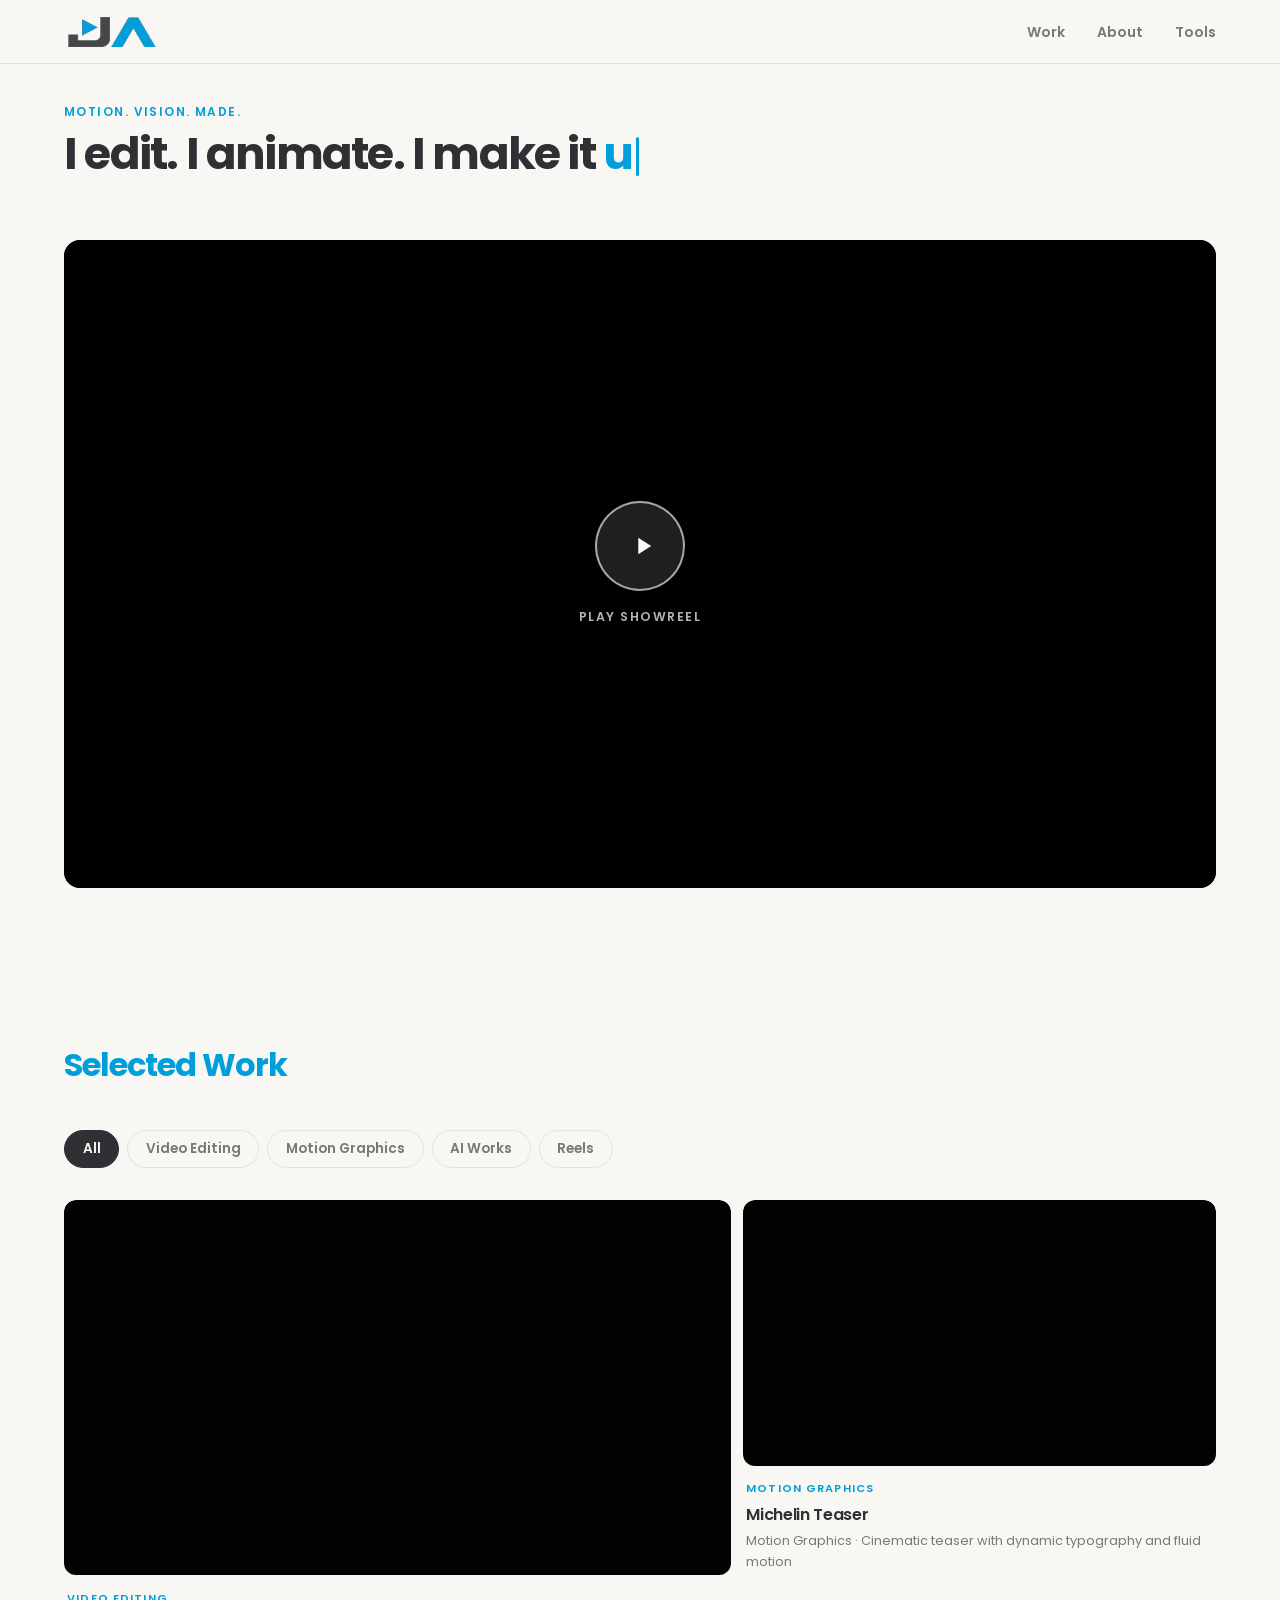
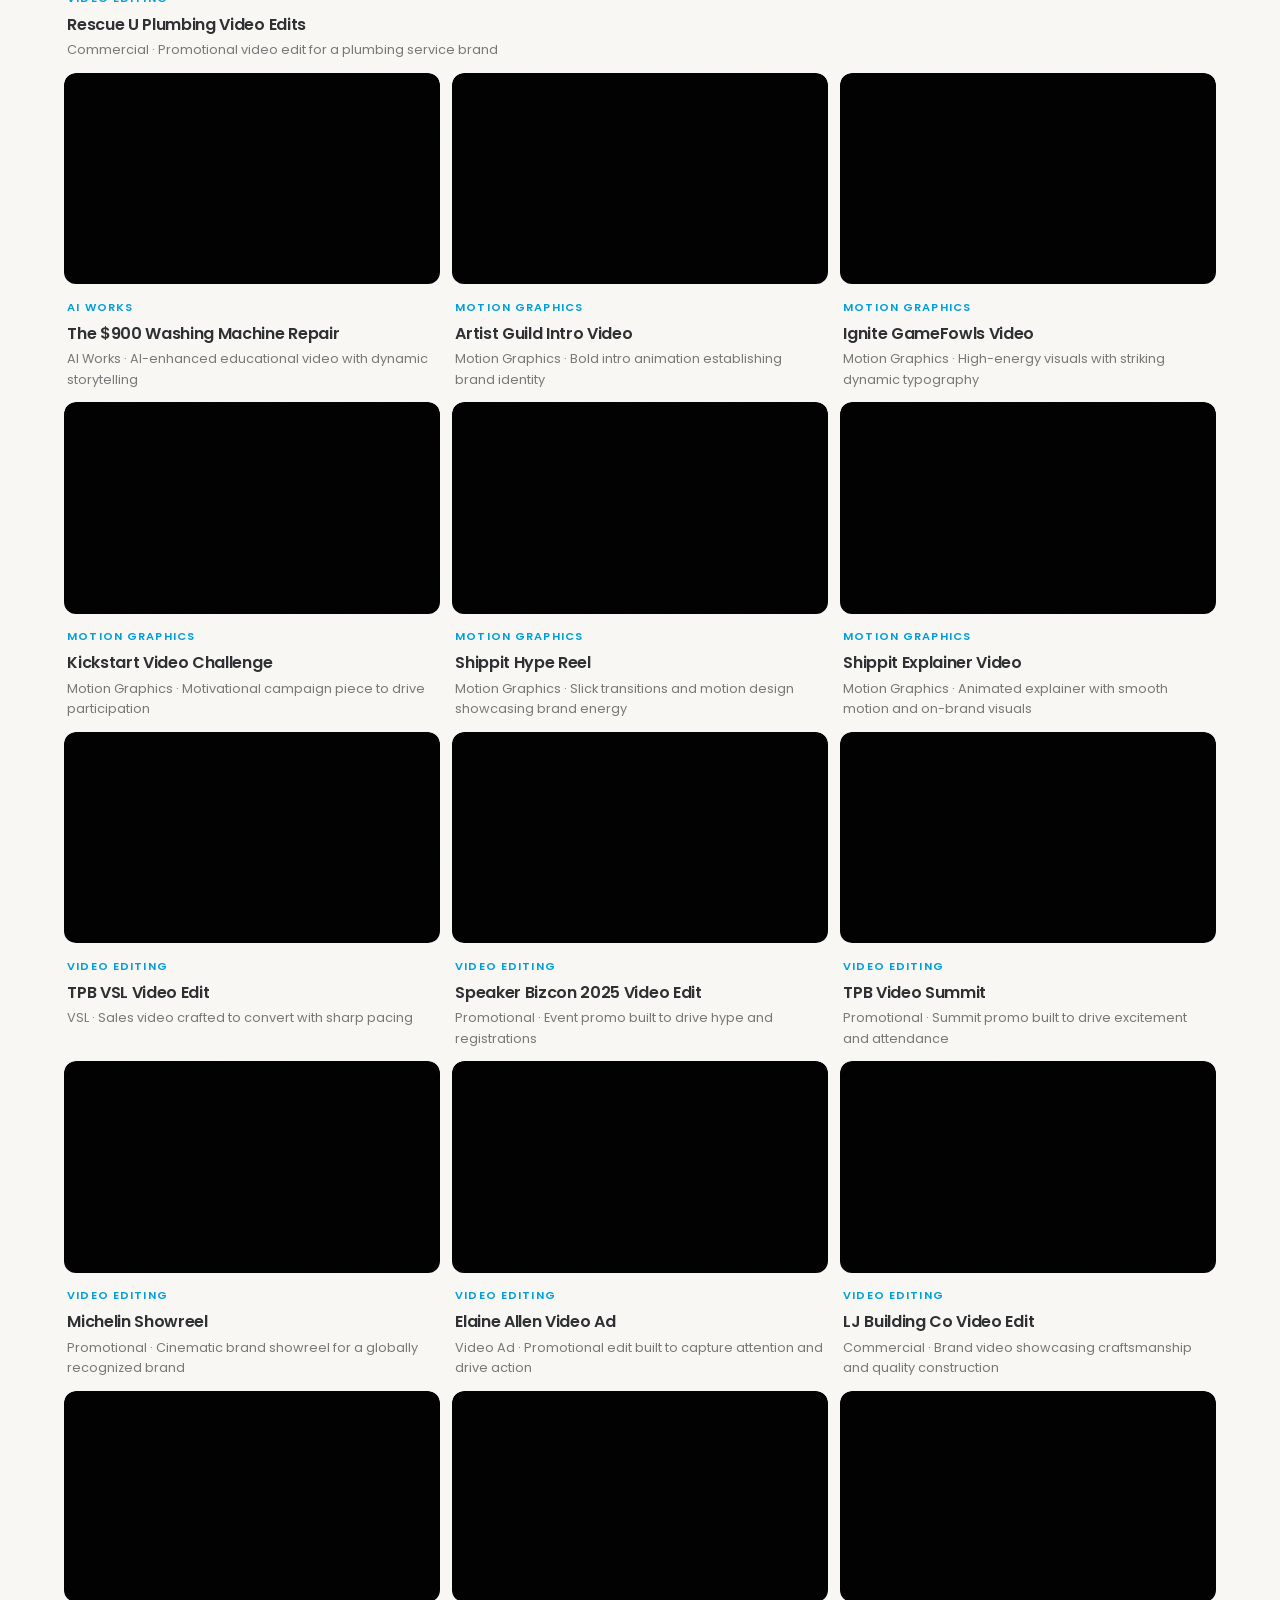
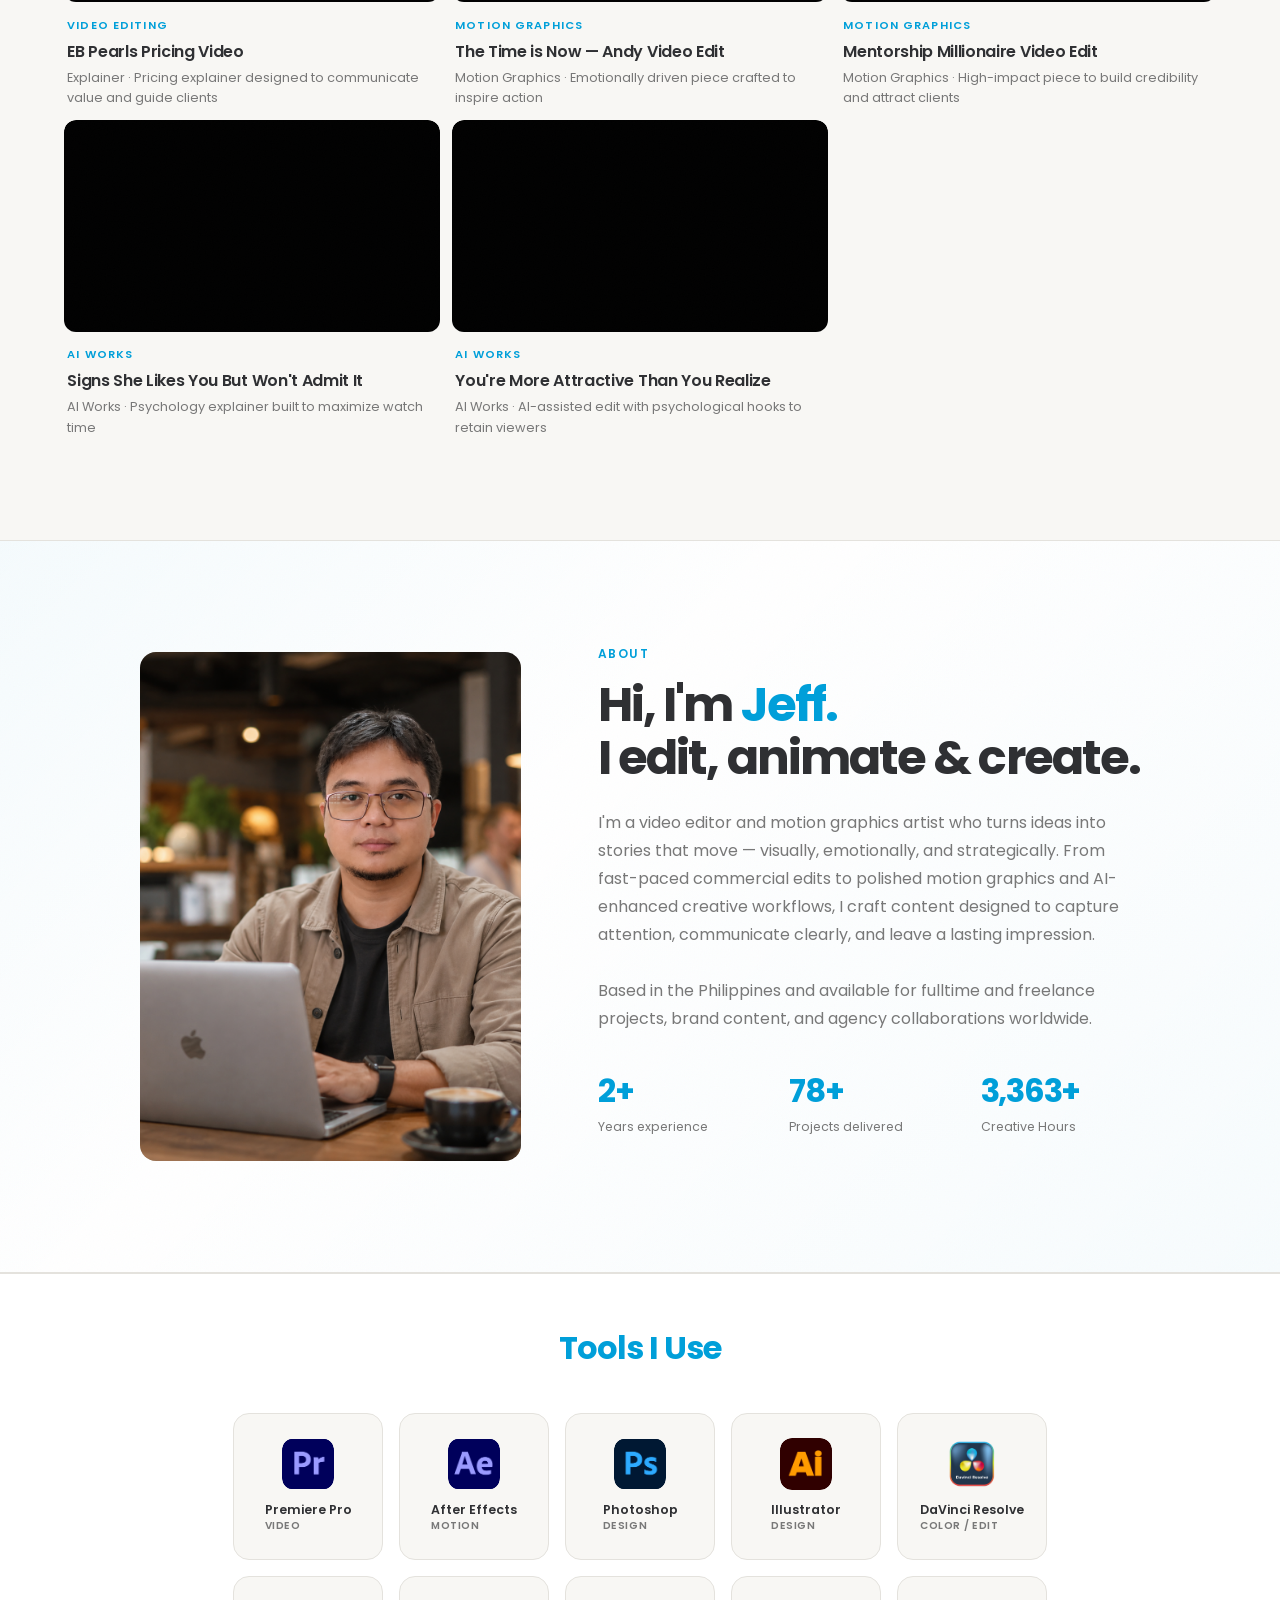
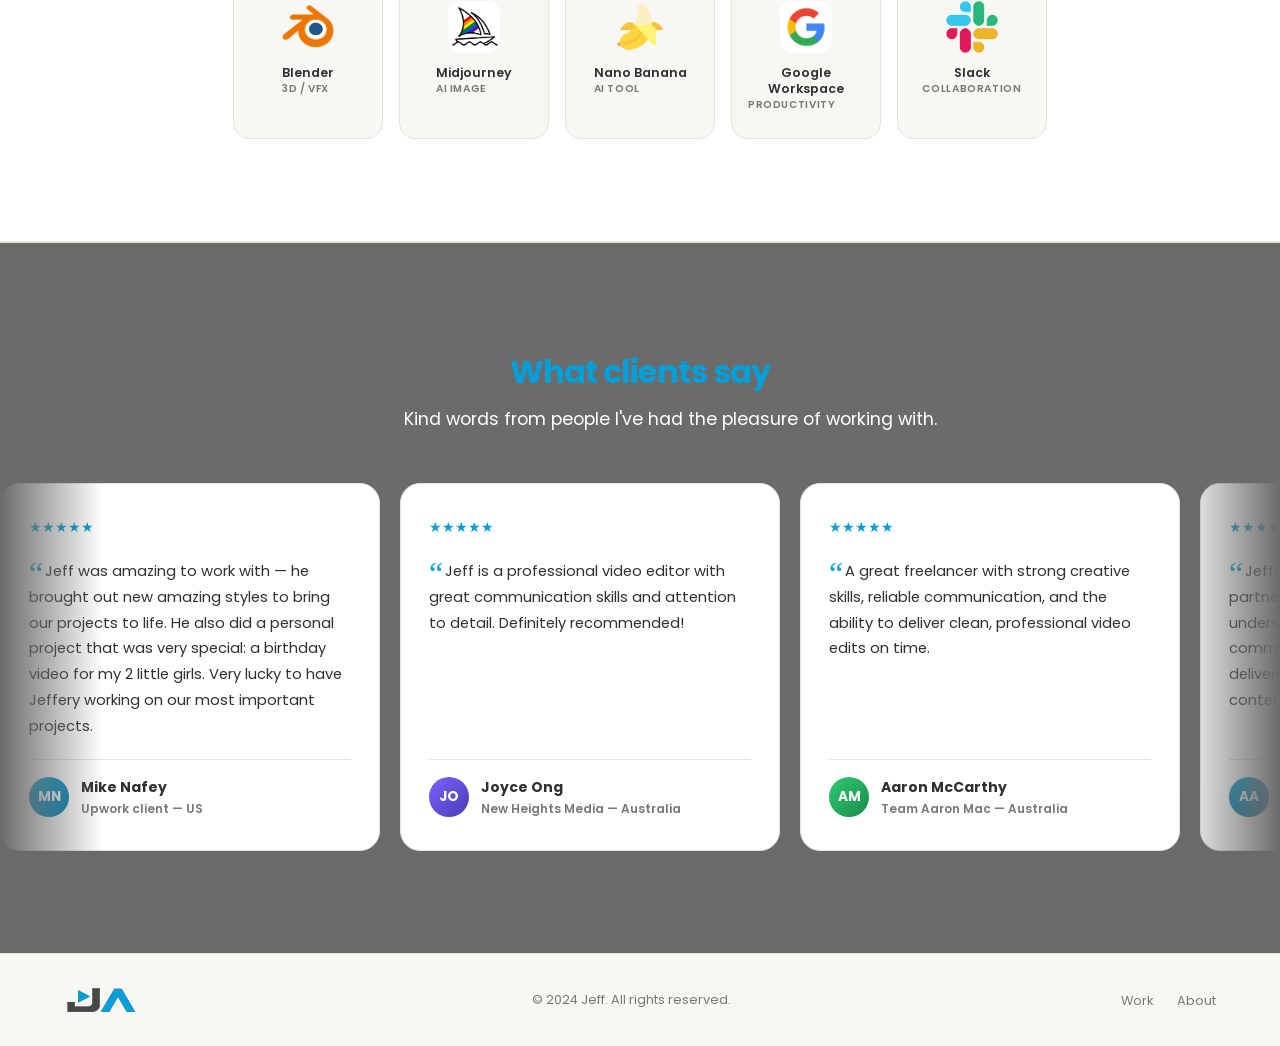
==== commit db03508e: "Add files via upload" ====
--- a/portfolio-upwork.html
+++ b/portfolio-upwork.html
@@ -1083,6 +1083,15 @@
       width: 100%;
       height: 100%;
       border: 0;
+    }
+    .video-modal-frame::after {
+      content: '';
+      position: absolute;
+      top: 0;
+      left: 0;
+      right: 0;
+      height: 60px;
+      z-index: 2;
     }
     .video-modal-close {
       position: absolute;
